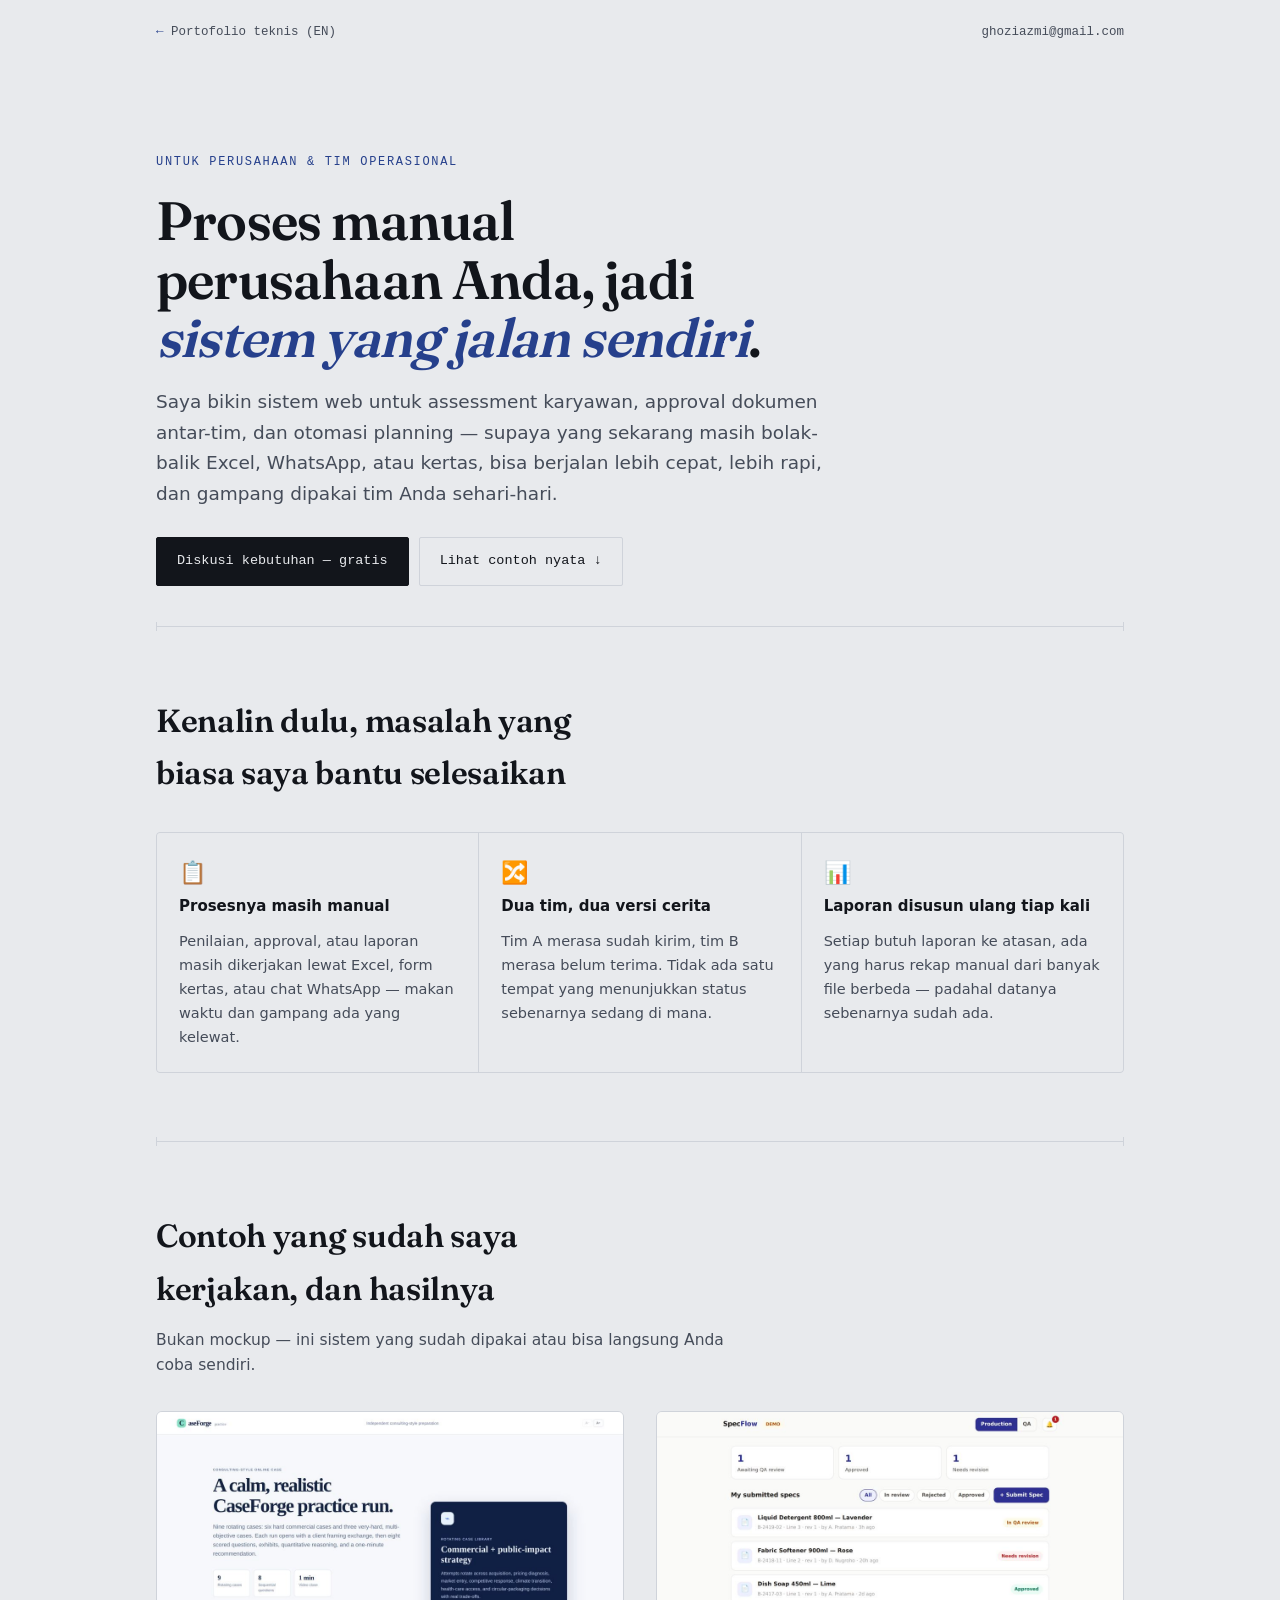
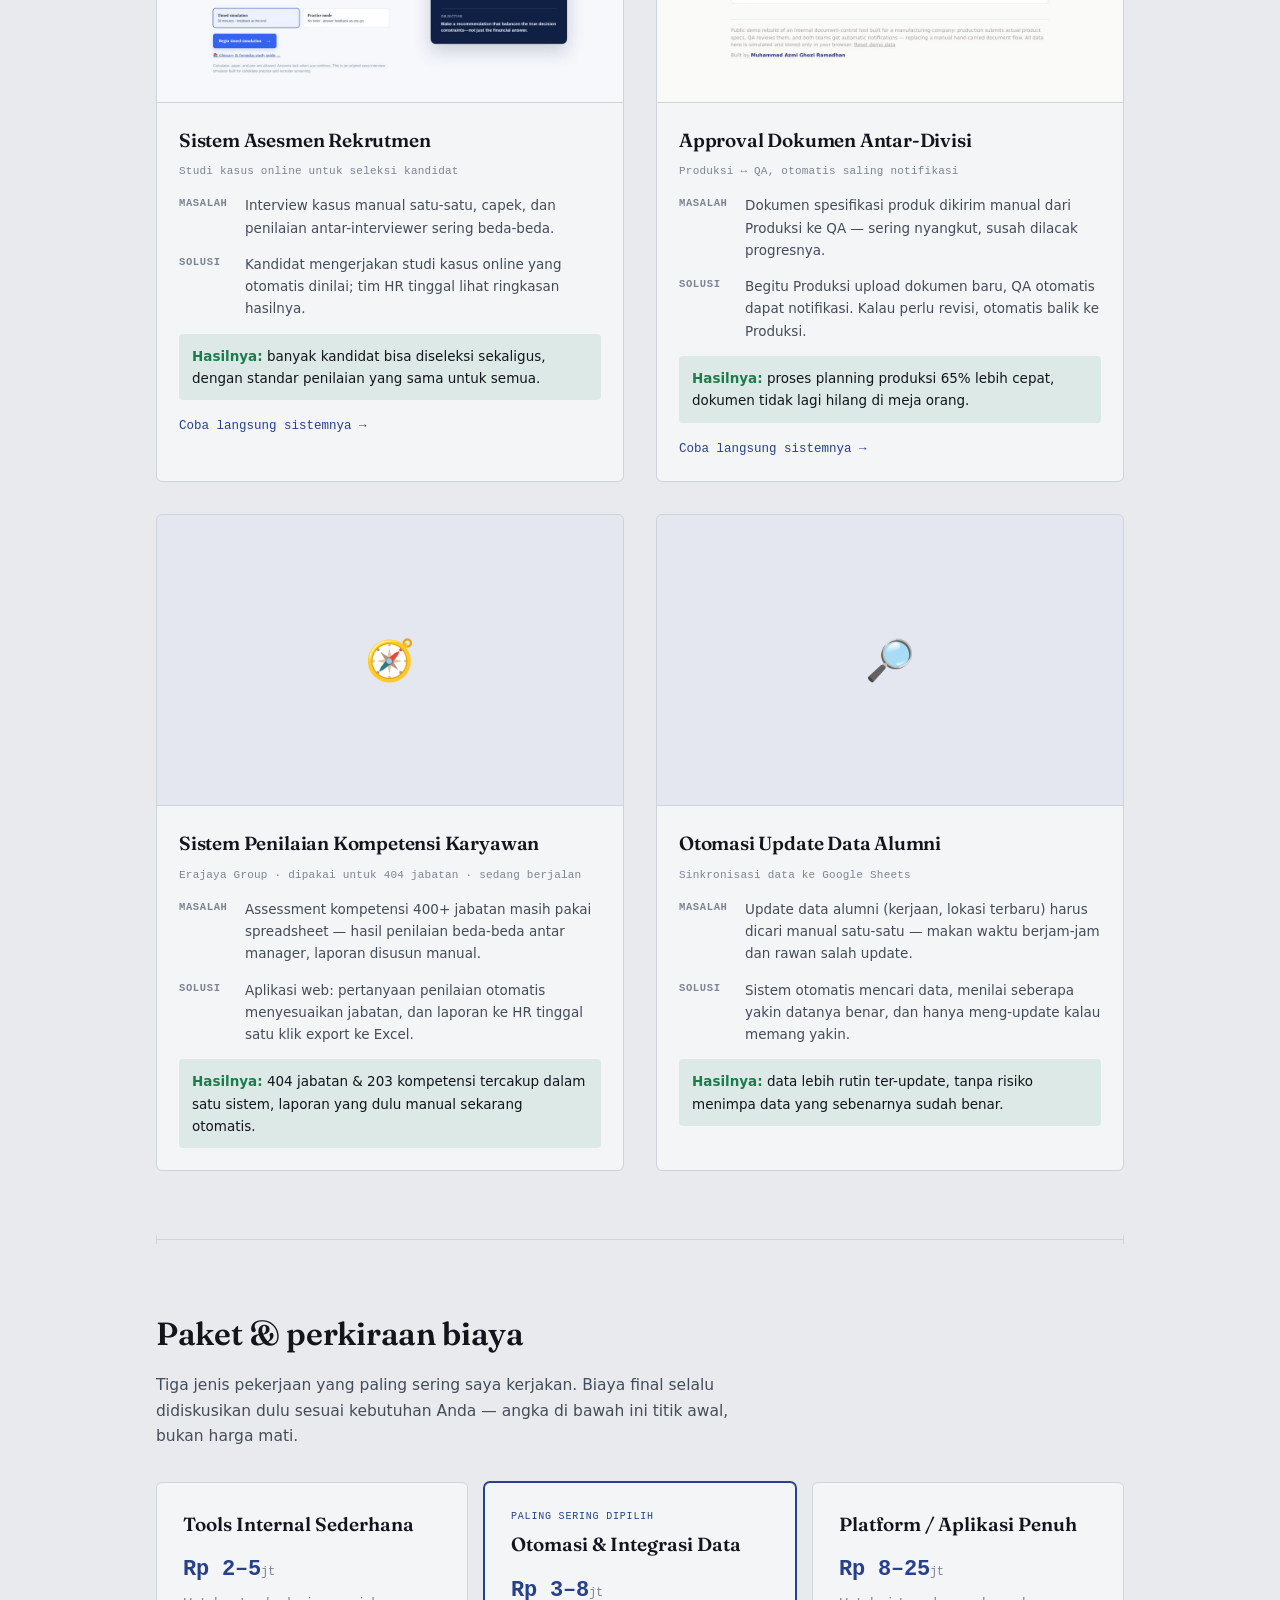
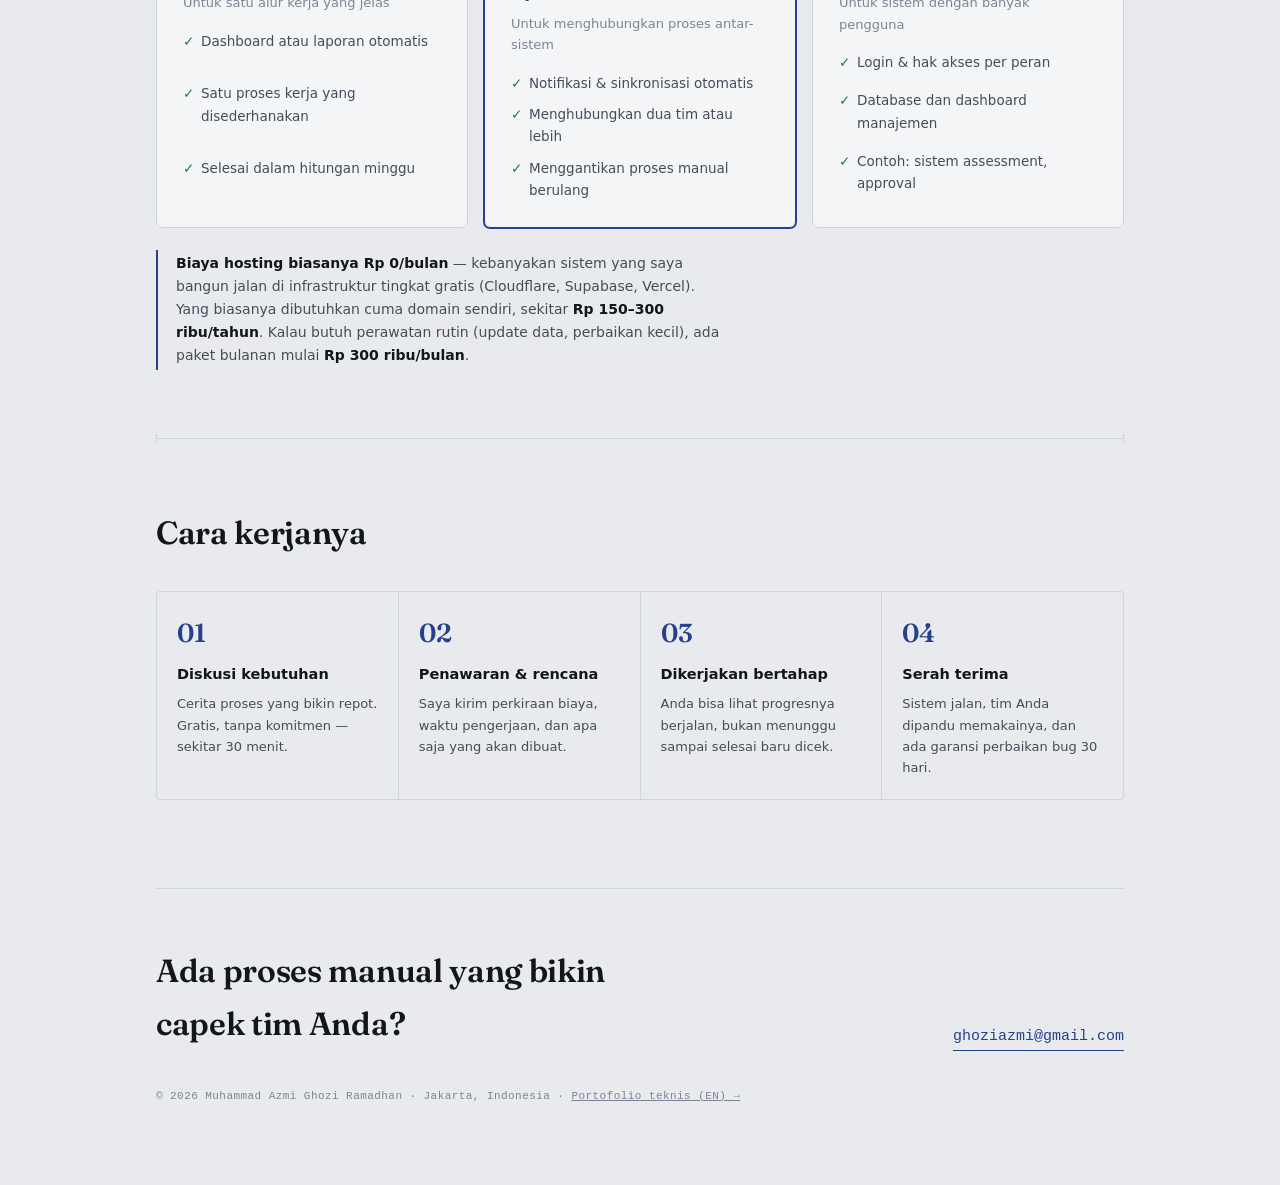
==== jasa/index.html @ 1abaf966 "Add /jasa/ — client-facing services page in Bahasa Indonesia The SWE portfolio speaks to recruiters/" ====
<!doctype html>
<html lang="id">
<head>
<meta charset="utf-8">
<meta name="viewport" content="width=device-width, initial-scale=1">
<link rel="icon" href="/assets/favicon.svg" type="image/svg+xml">
<title>Jasa Pembuatan Sistem &amp; Otomasi Kerja — Muhammad Azmi Ghozi Ramadhan</title>
<meta name="description" content="Ubah proses manual perusahaan Anda — assessment, approval dokumen, planning — jadi sistem web yang jalan sendiri. Contoh nyata, perkiraan biaya, dan cara kerjanya.">
<meta name="color-scheme" content="light dark">
<style>
  @font-face{
    font-family:"Fraunces"; font-style:normal; font-weight:400 700; font-display:swap;
    src:url("/assets/fonts/fraunces-latin.woff2") format("woff2");
  }
  :root{
    --paper:#E8EAED; --ink:#12151B; --ink-2:#454C59; --ink-3:#7C8494;
    --line:#CFD3DA; --accent:#26408C; --accent-soft:rgba(38,64,140,.08);
    --surface:#F4F5F7; --frame:#DCE0E6;
    --good:#1C7C4C; --good-soft:rgba(28,124,76,.1);
    --serif:"Fraunces","Iowan Old Style","Palatino Linotype",Palatino,Georgia,ui-serif,serif;
    --sans:ui-sans-serif,system-ui,-apple-system,"Segoe UI",Roboto,Helvetica,Arial,sans-serif;
    --mono:ui-monospace,"SF Mono","JetBrains Mono","Fira Code",Menlo,Consolas,monospace;
  }
  @media (prefers-color-scheme:dark){
    :root{
      --paper:#0F1216; --ink:#EDEFF2; --ink-2:#A9B0BC; --ink-3:#6D7482;
      --line:#262B33; --accent:#8CA0E8; --accent-soft:rgba(140,160,232,.12);
      --surface:#161A20; --frame:#20252D; --good:#4ADE94; --good-soft:rgba(74,222,148,.12);
    }
  }
  :root[data-theme="light"]{
    --paper:#E8EAED; --ink:#12151B; --ink-2:#454C59; --ink-3:#7C8494;
    --line:#CFD3DA; --accent:#26408C; --accent-soft:rgba(38,64,140,.08);
    --surface:#F4F5F7; --frame:#DCE0E6; --good:#1C7C4C; --good-soft:rgba(28,124,76,.1);
  }
  :root[data-theme="dark"]{
    --paper:#0F1216; --ink:#EDEFF2; --ink-2:#A9B0BC; --ink-3:#6D7482;
    --line:#262B33; --accent:#8CA0E8; --accent-soft:rgba(140,160,232,.12);
    --surface:#161A20; --frame:#20252D; --good:#4ADE94; --good-soft:rgba(74,222,148,.12);
  }

  *{margin:0;padding:0;box-sizing:border-box}
  html{-webkit-text-size-adjust:100%}
  body{background:var(--paper); color:var(--ink); font-family:var(--sans); line-height:1.65; -webkit-font-smoothing:antialiased; text-rendering:optimizeLegibility}
  .wrap{max-width:1080px; margin:0 auto; padding:0 clamp(20px,5vw,56px)}

  .kicker{font-family:var(--mono); font-size:12px; letter-spacing:.14em; text-transform:uppercase; color:var(--accent); font-weight:500}
  .label{font-family:var(--mono); font-size:11.5px; letter-spacing:.16em; text-transform:uppercase; color:var(--ink-3)}
  .rule{position:relative; height:1px; background:var(--line)}
  .rule::before,.rule::after{content:""; position:absolute; top:-4px; width:1px; height:9px; background:var(--line)}
  .rule::before{left:0} .rule::after{right:0}

  .topnav{display:flex; justify-content:space-between; align-items:center; padding:22px 0; font-family:var(--mono); font-size:12.5px}
  .topnav a{color:var(--ink-2); text-decoration:none}
  .topnav a:hover{color:var(--accent)}
  .topnav .back::before{content:"← "; color:var(--accent)}

  header.hero{padding:clamp(48px,8vw,88px) 0 40px}
  h1{font-family:var(--serif); font-weight:600; font-size:clamp(32px,6vw,54px); line-height:1.08; letter-spacing:-.015em; text-wrap:balance; margin:20px 0 0; max-width:17ch}
  h1 em{font-style:italic; color:var(--accent)}
  .dek{font-size:clamp(16px,2vw,18.5px); color:var(--ink-2); max-width:58ch; margin-top:20px}
  .cta-row{margin-top:28px; display:flex; flex-wrap:wrap; gap:10px}
  .cta-row a{font-family:var(--mono); font-size:13.5px; text-decoration:none; padding:12px 20px; border:1px solid var(--line); border-radius:2px; color:var(--ink); transition:.16s}
  .cta-row a:hover{border-color:var(--accent); color:var(--accent)}
  .cta-row a.key{background:var(--ink); color:var(--paper); border-color:var(--ink)}
  .cta-row a.key:hover{background:var(--accent); border-color:var(--accent); color:#fff}

  section{padding:clamp(40px,6vw,68px) 0}
  .sec-head{margin-bottom:32px}
  .sec-head h2{font-family:var(--serif); font-weight:600; font-size:clamp(24px,3.6vw,32px); letter-spacing:-.01em; max-width:20ch}
  .sec-head p{margin-top:12px; color:var(--ink-2); font-size:15.5px; max-width:60ch}

  /* pain points */
  .pains{display:grid; grid-template-columns:repeat(3,1fr); gap:1px; background:var(--line); border:1px solid var(--line); border-radius:4px; overflow:hidden}
  @media (max-width:760px){.pains{grid-template-columns:1fr}}
  .pain{background:var(--paper); padding:22px}
  .pain .pe{font-size:22px}
  .pain p{margin-top:12px; font-size:14.5px; color:var(--ink-2)}
  .pain b{display:block; margin-top:2px; font-size:15px; color:var(--ink)}

  /* impact cards */
  .impact{display:grid; grid-template-columns:1fr 1fr; gap:clamp(20px,4vw,32px); align-items:stretch; margin-top:28px}
  .impact.text-only{grid-template-columns:1fr}
  @media (max-width:760px){.impact{grid-template-columns:1fr}}
  .icard{border:1px solid var(--line); border-radius:6px; background:var(--surface); overflow:hidden; display:flex; flex-direction:column}
  .icard .shot{aspect-ratio:16/10; overflow:hidden; border-bottom:1px solid var(--line); background:var(--paper)}
  .icard .shot img{width:100%; height:100%; object-fit:cover; object-position:top; display:block}
  .icard .tile{aspect-ratio:16/10; border-bottom:1px solid var(--line); display:flex; align-items:center; justify-content:center; font-size:40px; background:var(--accent-soft)}
  .icard .body{padding:22px; flex:1; display:flex; flex-direction:column}
  .icard h3{font-family:var(--serif); font-weight:600; font-size:19px; letter-spacing:-.01em}
  .icard .tag{font-family:var(--mono); font-size:11px; color:var(--ink-3); margin-top:6px; letter-spacing:.02em}
  .icard .row{display:grid; grid-template-columns:56px 1fr; gap:10px; margin-top:14px; font-size:13.5px}
  .icard .row b{font-family:var(--mono); font-size:10.5px; letter-spacing:.06em; text-transform:uppercase; color:var(--ink-3); padding-top:1px}
  .icard .row span{color:var(--ink-2)}
  .icard .result{margin-top:14px; padding:11px 13px; background:var(--good-soft); border-radius:4px; font-size:13.5px; color:var(--ink)}
  .icard .result b{color:var(--good); font-family:var(--sans); font-weight:700}
  .icard .demo{margin-top:16px; font-family:var(--mono); font-size:12.5px; font-weight:500; color:var(--accent); text-decoration:none; display:inline-flex; align-items:center; gap:6px}
  .icard .demo:hover{text-decoration:underline}

  /* pricing */
  .pricing{display:grid; grid-template-columns:repeat(3,1fr); gap:16px; margin-top:28px}
  @media (max-width:820px){.pricing{grid-template-columns:1fr}}
  .price{border:1px solid var(--line); border-radius:6px; padding:26px; background:var(--surface); display:flex; flex-direction:column}
  .price .pname{font-family:var(--serif); font-weight:600; font-size:19px}
  .price .prange{font-family:var(--mono); font-size:22px; font-weight:600; color:var(--accent); margin-top:12px; letter-spacing:-.01em}
  .price .prange small{font-size:12px; color:var(--ink-3); font-weight:400}
  .price .pfor{font-size:13px; color:var(--ink-3); margin-top:4px}
  .price ul{list-style:none; margin-top:16px; display:grid; gap:9px; flex:1}
  .price li{font-size:13.5px; color:var(--ink-2); padding-left:18px; position:relative}
  .price li::before{content:"✓"; position:absolute; left:0; color:var(--good); font-weight:700}
  .price.featured{border-color:var(--accent); box-shadow:0 0 0 1px var(--accent)}
  .price .fbadge{font-family:var(--mono); font-size:10px; letter-spacing:.08em; text-transform:uppercase; color:var(--accent); margin-bottom:4px}

  .price-note{margin-top:22px; border-left:2px solid var(--accent); padding:2px 0 2px 18px; font-size:14px; color:var(--ink-2); max-width:64ch}
  .price-note b{color:var(--ink)}

  /* steps */
  .steps{display:grid; grid-template-columns:repeat(4,1fr); gap:1px; background:var(--line); border:1px solid var(--line); border-radius:4px; overflow:hidden; margin-top:28px}
  @media (max-width:760px){.steps{grid-template-columns:1fr}}
  .step{background:var(--paper); padding:20px}
  .step .sn{font-family:var(--serif); font-size:26px; font-weight:600; color:var(--accent)}
  .step b{display:block; margin-top:8px; font-size:14.5px}
  .step p{margin-top:6px; font-size:13px; color:var(--ink-2)}

  footer{padding:56px 0 80px; border-top:1px solid var(--line); margin-top:20px}
  .foot-grid{display:flex; flex-wrap:wrap; justify-content:space-between; gap:20px; align-items:end}
  footer .big{font-family:var(--serif); font-weight:600; font-size:clamp(22px,3.6vw,32px); letter-spacing:-.01em; max-width:22ch}
  footer a.mail{color:var(--accent); text-decoration:none; border-bottom:1px solid var(--accent); font-family:var(--mono); font-size:15px}
  .fine{font-family:var(--mono); font-size:11px; color:var(--ink-3); letter-spacing:.04em; margin-top:36px}
  a:focus-visible{outline:2px solid var(--accent); outline-offset:3px; border-radius:2px}

  .reveal{opacity:0; transform:translateY(16px); transition:opacity .6s ease, transform .6s cubic-bezier(.2,.7,.2,1)}
  .reveal.in{opacity:1; transform:none}
  @media (prefers-reduced-motion:reduce){.reveal{opacity:1; transform:none; transition:none}}
</style>
</head>
<body>
<div class="wrap">

  <nav class="topnav">
    <a class="back" href="/">Portofolio teknis (EN)</a>
    <a href="mailto:ghoziazmi@gmail.com">ghoziazmi@gmail.com</a>
  </nav>

  <header class="hero reveal">
    <p class="kicker">Untuk perusahaan &amp; tim operasional</p>
    <h1>Proses manual perusahaan Anda, jadi <em>sistem yang jalan sendiri</em>.</h1>
    <p class="dek">
      Saya bikin sistem web untuk assessment karyawan, approval dokumen antar-tim, dan otomasi
      planning — supaya yang sekarang masih bolak-balik Excel, WhatsApp, atau kertas, bisa
      berjalan lebih cepat, lebih rapi, dan gampang dipakai tim Anda sehari-hari.
    </p>
    <div class="cta-row">
      <a class="key" href="mailto:ghoziazmi@gmail.com">Diskusi kebutuhan — gratis</a>
      <a href="#dampak">Lihat contoh nyata ↓</a>
    </div>
  </header>

  <div class="rule"></div>

  <section class="reveal">
    <div class="sec-head">
      <h2>Kenalin dulu, masalah yang biasa saya bantu selesaikan</h2>
    </div>
    <div class="pains">
      <div class="pain">
        <div class="pe">📋</div>
        <b>Prosesnya masih manual</b>
        <p>Penilaian, approval, atau laporan masih dikerjakan lewat Excel, form kertas, atau chat WhatsApp — makan waktu dan gampang ada yang kelewat.</p>
      </div>
      <div class="pain">
        <div class="pe">🔀</div>
        <b>Dua tim, dua versi cerita</b>
        <p>Tim A merasa sudah kirim, tim B merasa belum terima. Tidak ada satu tempat yang menunjukkan status sebenarnya sedang di mana.</p>
      </div>
      <div class="pain">
        <div class="pe">📊</div>
        <b>Laporan disusun ulang tiap kali</b>
        <p>Setiap butuh laporan ke atasan, ada yang harus rekap manual dari banyak file berbeda — padahal datanya sebenarnya sudah ada.</p>
      </div>
    </div>
  </section>

  <div class="rule"></div>

  <section id="dampak" class="reveal">
    <div class="sec-head">
      <h2>Contoh yang sudah saya kerjakan, dan hasilnya</h2>
      <p>Bukan mockup — ini sistem yang sudah dipakai atau bisa langsung Anda coba sendiri.</p>
    </div>

    <div class="impact">
      <div class="icard">
        <div class="shot"><img src="/assets/caseforge.jpg" alt="Tampilan sistem asesmen rekrutmen CaseForge" loading="lazy"></div>
        <div class="body">
          <h3>Sistem Asesmen Rekrutmen</h3>
          <div class="tag">Studi kasus online untuk seleksi kandidat</div>
          <div class="row"><b>Masalah</b><span>Interview kasus manual satu-satu, capek, dan penilaian antar-interviewer sering beda-beda.</span></div>
          <div class="row"><b>Solusi</b><span>Kandidat mengerjakan studi kasus online yang otomatis dinilai; tim HR tinggal lihat ringkasan hasilnya.</span></div>
          <div class="result"><b>Hasilnya:</b> banyak kandidat bisa diseleksi sekaligus, dengan standar penilaian yang sama untuk semua.</div>
          <a class="demo" href="https://gzviolet21.github.io/caseforge/" target="_blank" rel="noopener">Coba langsung sistemnya →</a>
        </div>
      </div>

      <div class="icard">
        <div class="shot"><img src="/assets/specflow.jpg" alt="Tampilan sistem approval dokumen Produksi-QA" loading="lazy"></div>
        <div class="body">
          <h3>Approval Dokumen Antar-Divisi</h3>
          <div class="tag">Produksi ↔ QA, otomatis saling notifikasi</div>
          <div class="row"><b>Masalah</b><span>Dokumen spesifikasi produk dikirim manual dari Produksi ke QA — sering nyangkut, susah dilacak progresnya.</span></div>
          <div class="row"><b>Solusi</b><span>Begitu Produksi upload dokumen baru, QA otomatis dapat notifikasi. Kalau perlu revisi, otomatis balik ke Produksi.</span></div>
          <div class="result"><b>Hasilnya:</b> proses planning produksi 65% lebih cepat, dokumen tidak lagi hilang di meja orang.</div>
          <a class="demo" href="https://gzviolet21.github.io/specflow-demo/" target="_blank" rel="noopener">Coba langsung sistemnya →</a>
        </div>
      </div>

      <div class="icard">
        <div class="tile">🧭</div>
        <div class="body">
          <h3>Sistem Penilaian Kompetensi Karyawan</h3>
          <div class="tag">Erajaya Group · dipakai untuk 404 jabatan · sedang berjalan</div>
          <div class="row"><b>Masalah</b><span>Assessment kompetensi 400+ jabatan masih pakai spreadsheet — hasil penilaian beda-beda antar manager, laporan disusun manual.</span></div>
          <div class="row"><b>Solusi</b><span>Aplikasi web: pertanyaan penilaian otomatis menyesuaikan jabatan, dan laporan ke HR tinggal satu klik export ke Excel.</span></div>
          <div class="result"><b>Hasilnya:</b> 404 jabatan &amp; 203 kompetensi tercakup dalam satu sistem, laporan yang dulu manual sekarang otomatis.</div>
        </div>
      </div>

      <div class="icard">
        <div class="tile">🔎</div>
        <div class="body">
          <h3>Otomasi Update Data Alumni</h3>
          <div class="tag">Sinkronisasi data ke Google Sheets</div>
          <div class="row"><b>Masalah</b><span>Update data alumni (kerjaan, lokasi terbaru) harus dicari manual satu-satu — makan waktu berjam-jam dan rawan salah update.</span></div>
          <div class="row"><b>Solusi</b><span>Sistem otomatis mencari data, menilai seberapa yakin datanya benar, dan hanya meng-update kalau memang yakin.</span></div>
          <div class="result"><b>Hasilnya:</b> data lebih rutin ter-update, tanpa risiko menimpa data yang sebenarnya sudah benar.</div>
        </div>
      </div>
    </div>
  </section>

  <div class="rule"></div>

  <section class="reveal">
    <div class="sec-head">
      <h2>Paket &amp; perkiraan biaya</h2>
      <p>Tiga jenis pekerjaan yang paling sering saya kerjakan. Biaya final selalu didiskusikan dulu sesuai kebutuhan Anda — angka di bawah ini titik awal, bukan harga mati.</p>
    </div>
    <div class="pricing">
      <div class="price">
        <div class="pname">Tools Internal Sederhana</div>
        <div class="prange">Rp 2–5<small>jt</small></div>
        <div class="pfor">Untuk satu alur kerja yang jelas</div>
        <ul>
          <li>Dashboard atau laporan otomatis</li>
          <li>Satu proses kerja yang disederhanakan</li>
          <li>Selesai dalam hitungan minggu</li>
        </ul>
      </div>
      <div class="price featured">
        <div class="fbadge">Paling sering dipilih</div>
        <div class="pname">Otomasi &amp; Integrasi Data</div>
        <div class="prange">Rp 3–8<small>jt</small></div>
        <div class="pfor">Untuk menghubungkan proses antar-sistem</div>
        <ul>
          <li>Notifikasi &amp; sinkronisasi otomatis</li>
          <li>Menghubungkan dua tim atau lebih</li>
          <li>Menggantikan proses manual berulang</li>
        </ul>
      </div>
      <div class="price">
        <div class="pname">Platform / Aplikasi Penuh</div>
        <div class="prange">Rp 8–25<small>jt</small></div>
        <div class="pfor">Untuk sistem dengan banyak pengguna</div>
        <ul>
          <li>Login &amp; hak akses per peran</li>
          <li>Database dan dashboard manajemen</li>
          <li>Contoh: sistem assessment, approval</li>
        </ul>
      </div>
    </div>
    <p class="price-note">
      <b>Biaya hosting biasanya Rp 0/bulan</b> — kebanyakan sistem yang saya bangun jalan di
      infrastruktur tingkat gratis (Cloudflare, Supabase, Vercel). Yang biasanya dibutuhkan cuma
      domain sendiri, sekitar <b>Rp 150–300 ribu/tahun</b>. Kalau butuh perawatan rutin
      (update data, perbaikan kecil), ada paket bulanan mulai <b>Rp 300 ribu/bulan</b>.
    </p>
  </section>

  <div class="rule"></div>

  <section class="reveal">
    <div class="sec-head">
      <h2>Cara kerjanya</h2>
    </div>
    <div class="steps">
      <div class="step">
        <div class="sn">01</div>
        <b>Diskusi kebutuhan</b>
        <p>Cerita proses yang bikin repot. Gratis, tanpa komitmen — sekitar 30 menit.</p>
      </div>
      <div class="step">
        <div class="sn">02</div>
        <b>Penawaran &amp; rencana</b>
        <p>Saya kirim perkiraan biaya, waktu pengerjaan, dan apa saja yang akan dibuat.</p>
      </div>
      <div class="step">
        <div class="sn">03</div>
        <b>Dikerjakan bertahap</b>
        <p>Anda bisa lihat progresnya berjalan, bukan menunggu sampai selesai baru dicek.</p>
      </div>
      <div class="step">
        <div class="sn">04</div>
        <b>Serah terima</b>
        <p>Sistem jalan, tim Anda dipandu memakainya, dan ada garansi perbaikan bug 30 hari.</p>
      </div>
    </div>
  </section>

  <footer>
    <div class="foot-grid">
      <p class="big">Ada proses manual yang bikin capek tim Anda?</p>
      <a class="mail" href="mailto:ghoziazmi@gmail.com">ghoziazmi@gmail.com</a>
    </div>
    <p class="fine">© 2026 Muhammad Azmi Ghozi Ramadhan · Jakarta, Indonesia · <a href="/" style="color:inherit">Portofolio teknis (EN) →</a></p>
  </footer>

</div>
<noscript><style>.reveal{opacity:1;transform:none}</style></noscript>
<script src="/assets/reveal.js" defer></script>
</body>
</html>
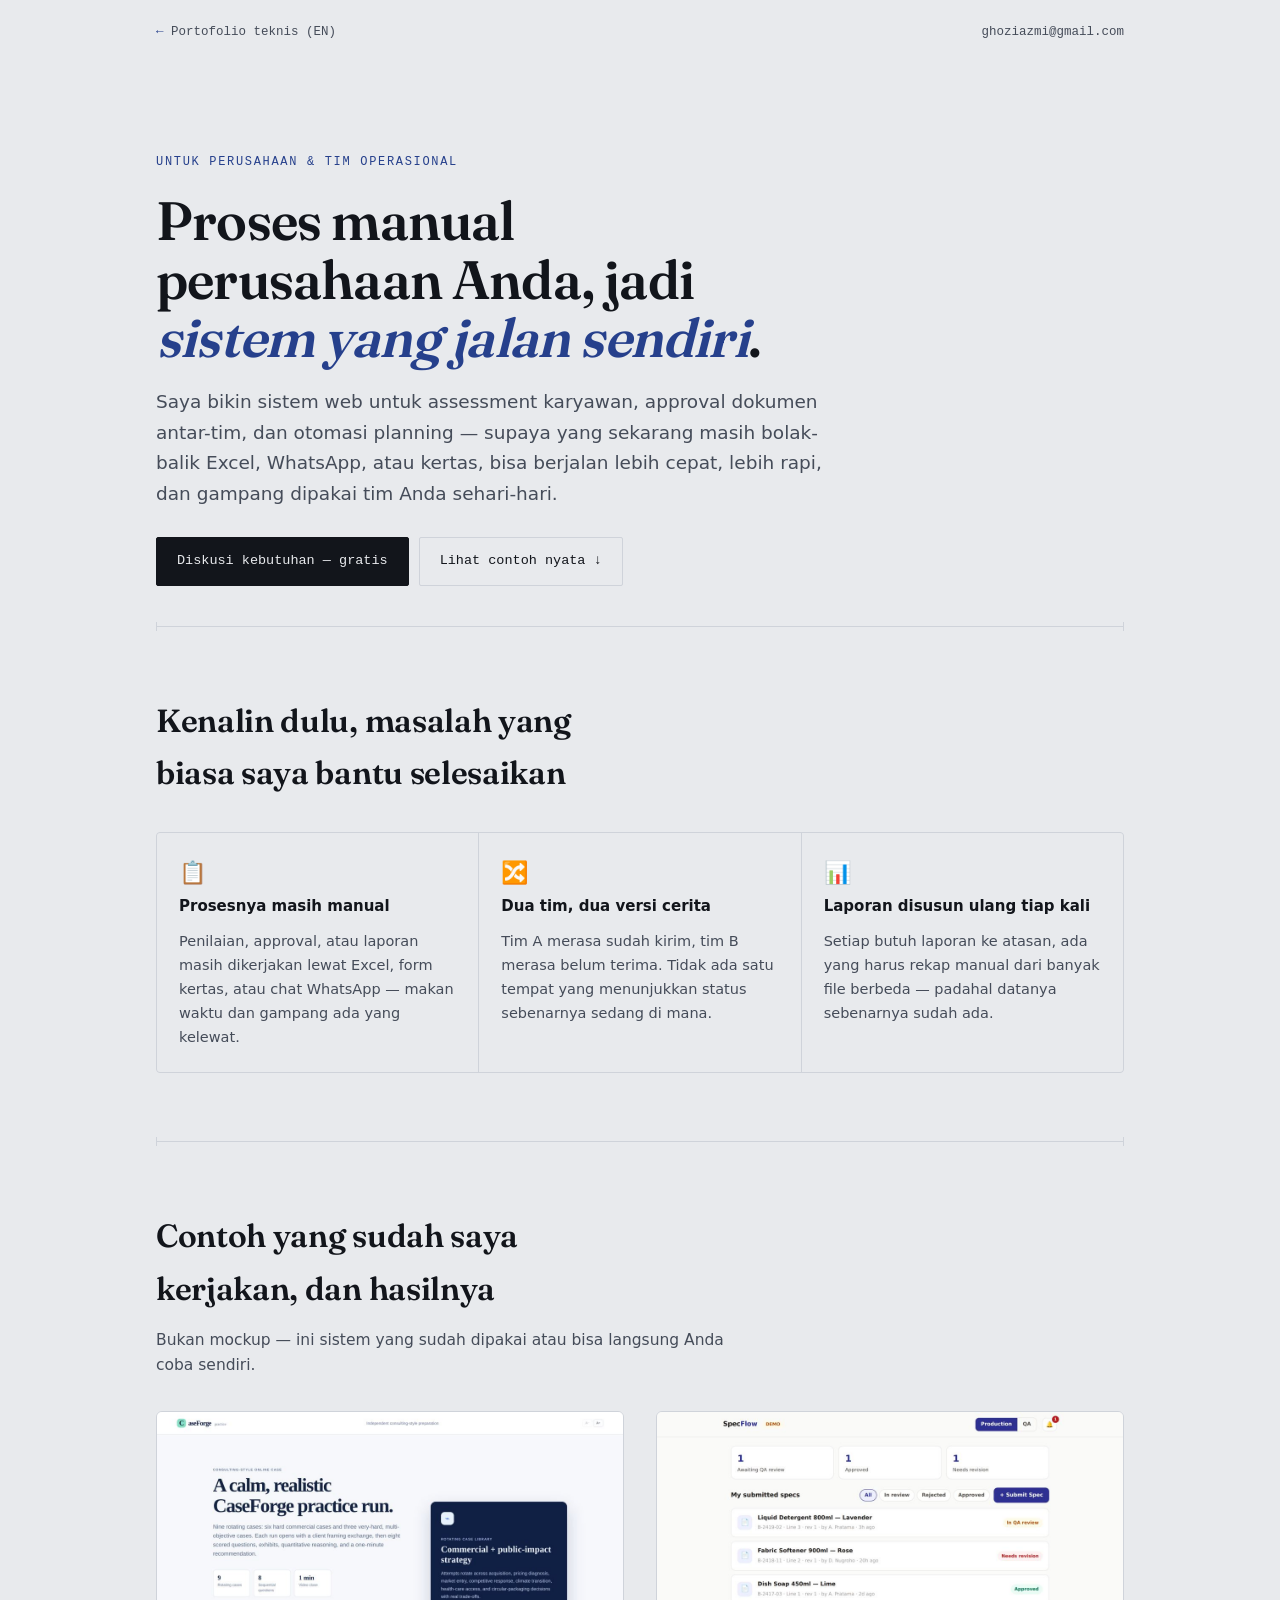
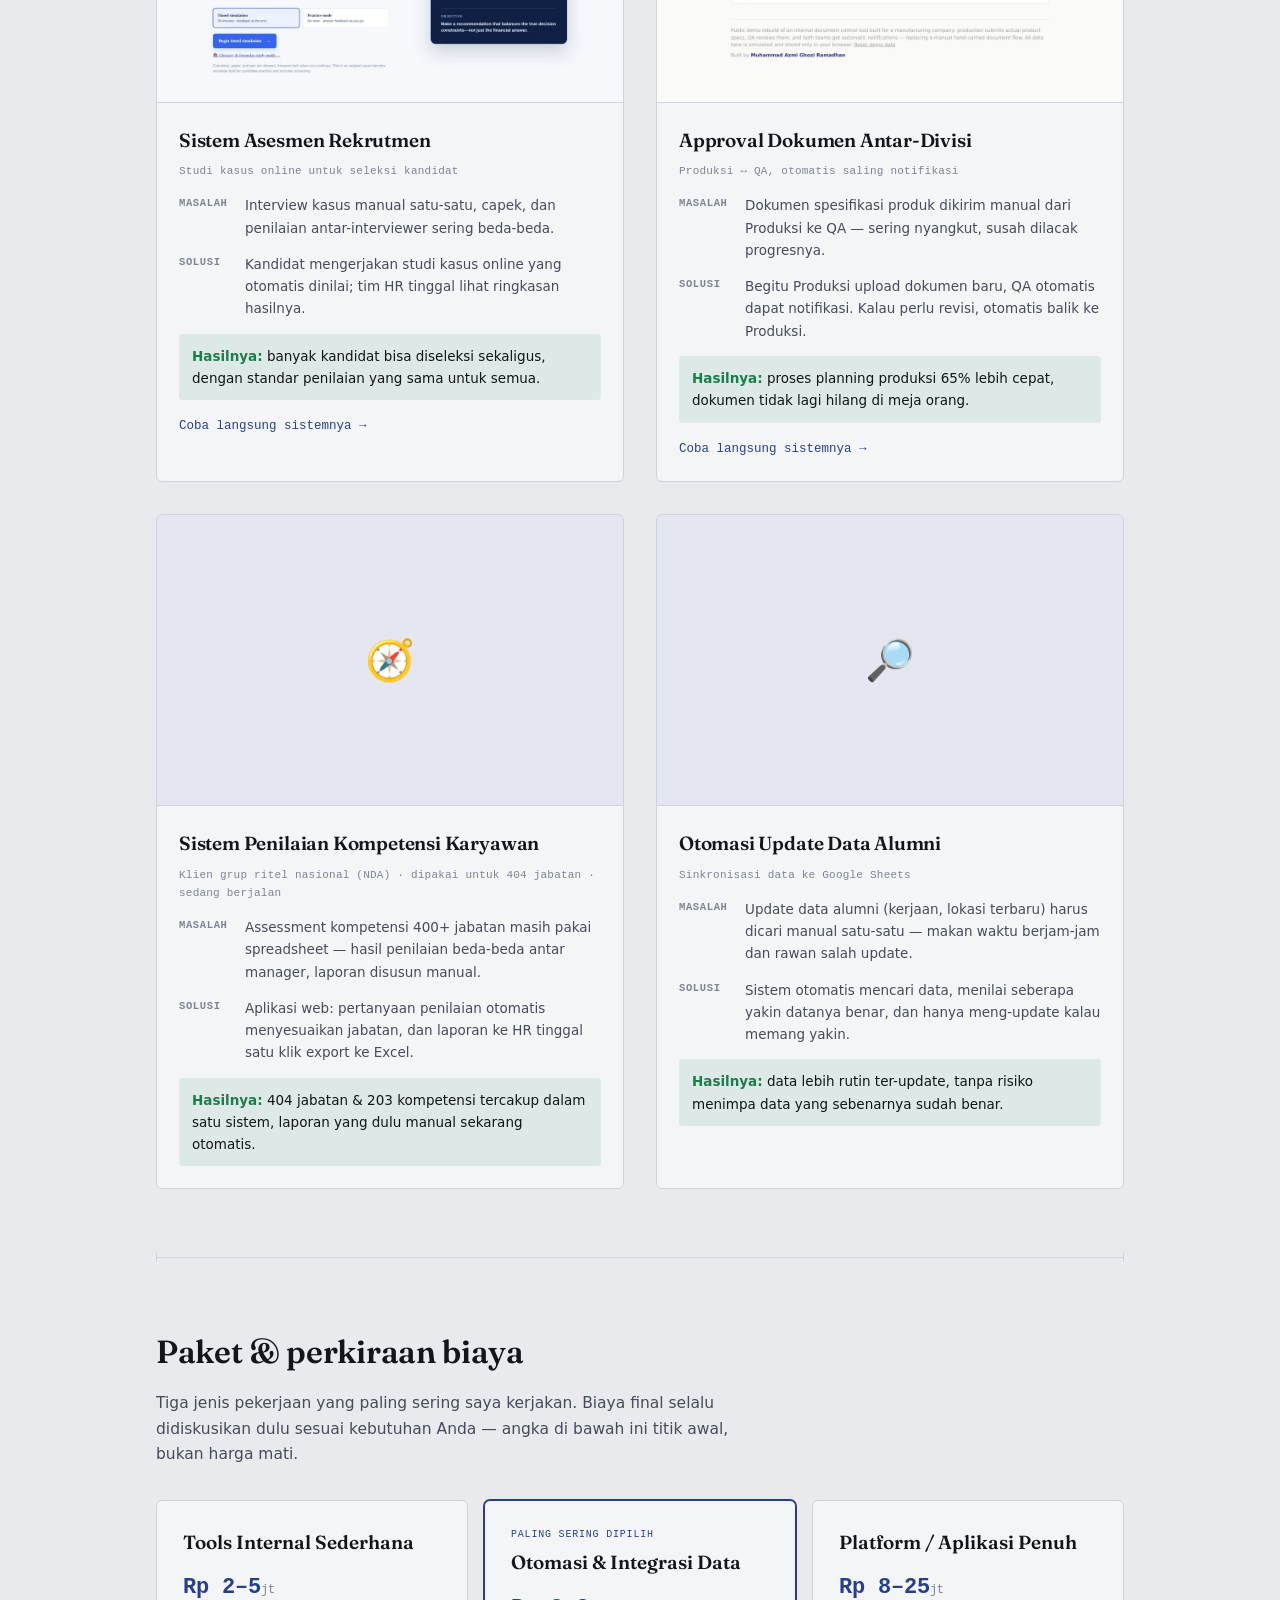
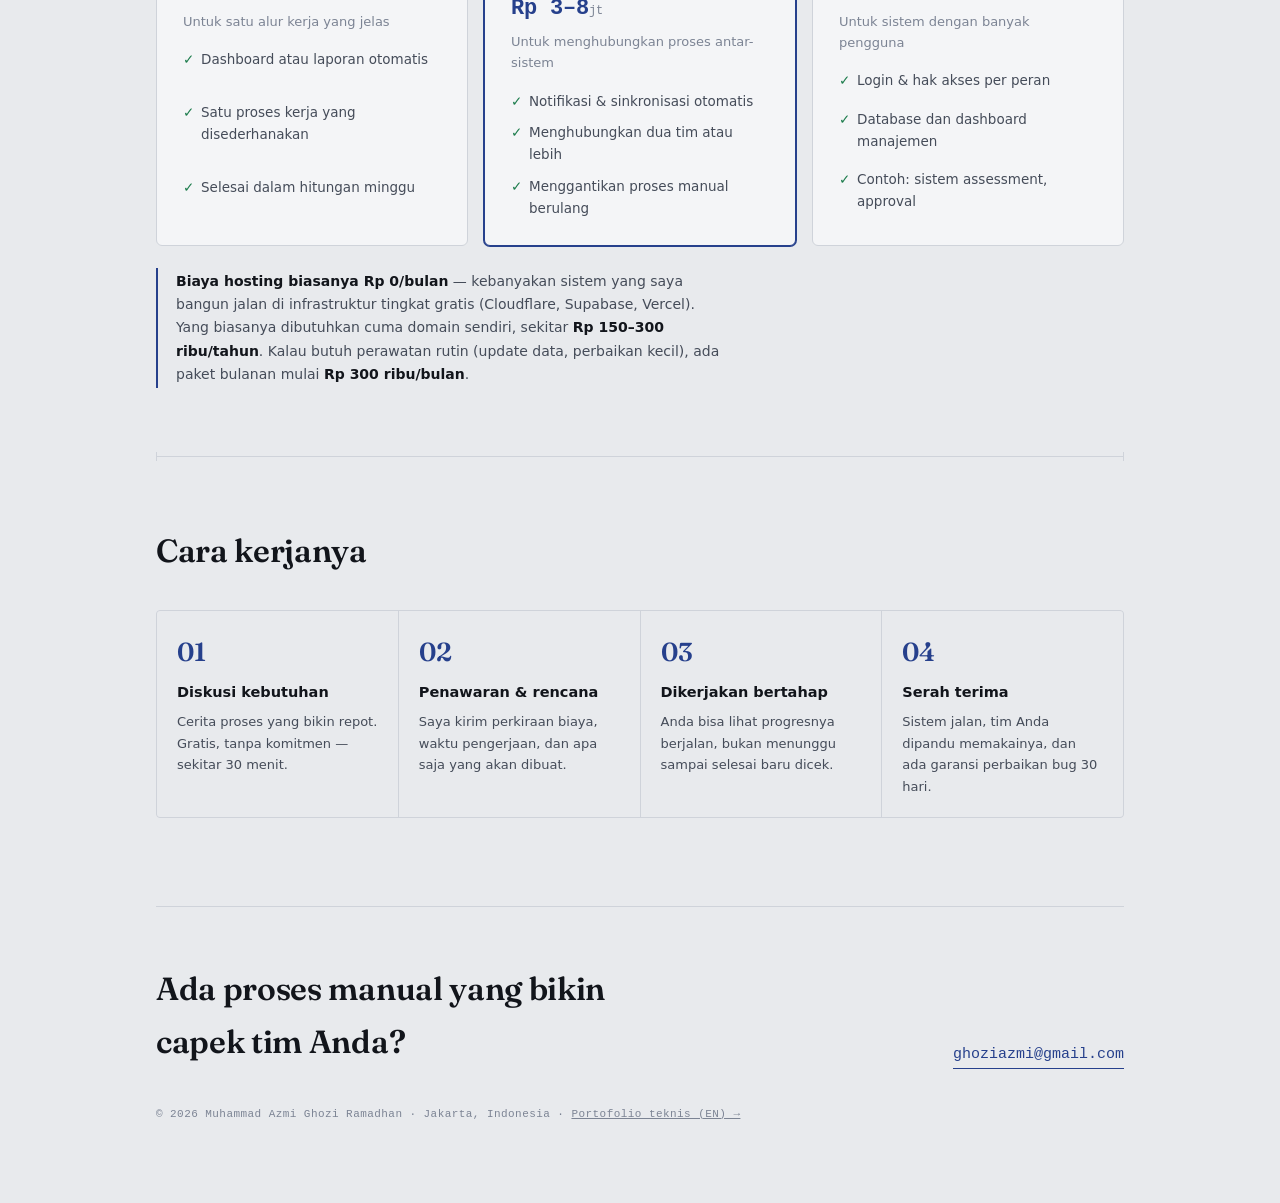
==== commit 936c5c4b: "Scrub Erajaya name from all pages, including hidden/unlinked ones The jasa/ page (live and public) n" ====
--- a/jasa/index.html
+++ b/jasa/index.html
@@ -218,7 +218,7 @@
         <div class="tile">🧭</div>
         <div class="body">
           <h3>Sistem Penilaian Kompetensi Karyawan</h3>
-          <div class="tag">Erajaya Group · dipakai untuk 404 jabatan · sedang berjalan</div>
+          <div class="tag">Klien grup ritel nasional (NDA) · dipakai untuk 404 jabatan · sedang berjalan</div>
           <div class="row"><b>Masalah</b><span>Assessment kompetensi 400+ jabatan masih pakai spreadsheet — hasil penilaian beda-beda antar manager, laporan disusun manual.</span></div>
           <div class="row"><b>Solusi</b><span>Aplikasi web: pertanyaan penilaian otomatis menyesuaikan jabatan, dan laporan ke HR tinggal satu klik export ke Excel.</span></div>
           <div class="result"><b>Hasilnya:</b> 404 jabatan &amp; 203 kompetensi tercakup dalam satu sistem, laporan yang dulu manual sekarang otomatis.</div>
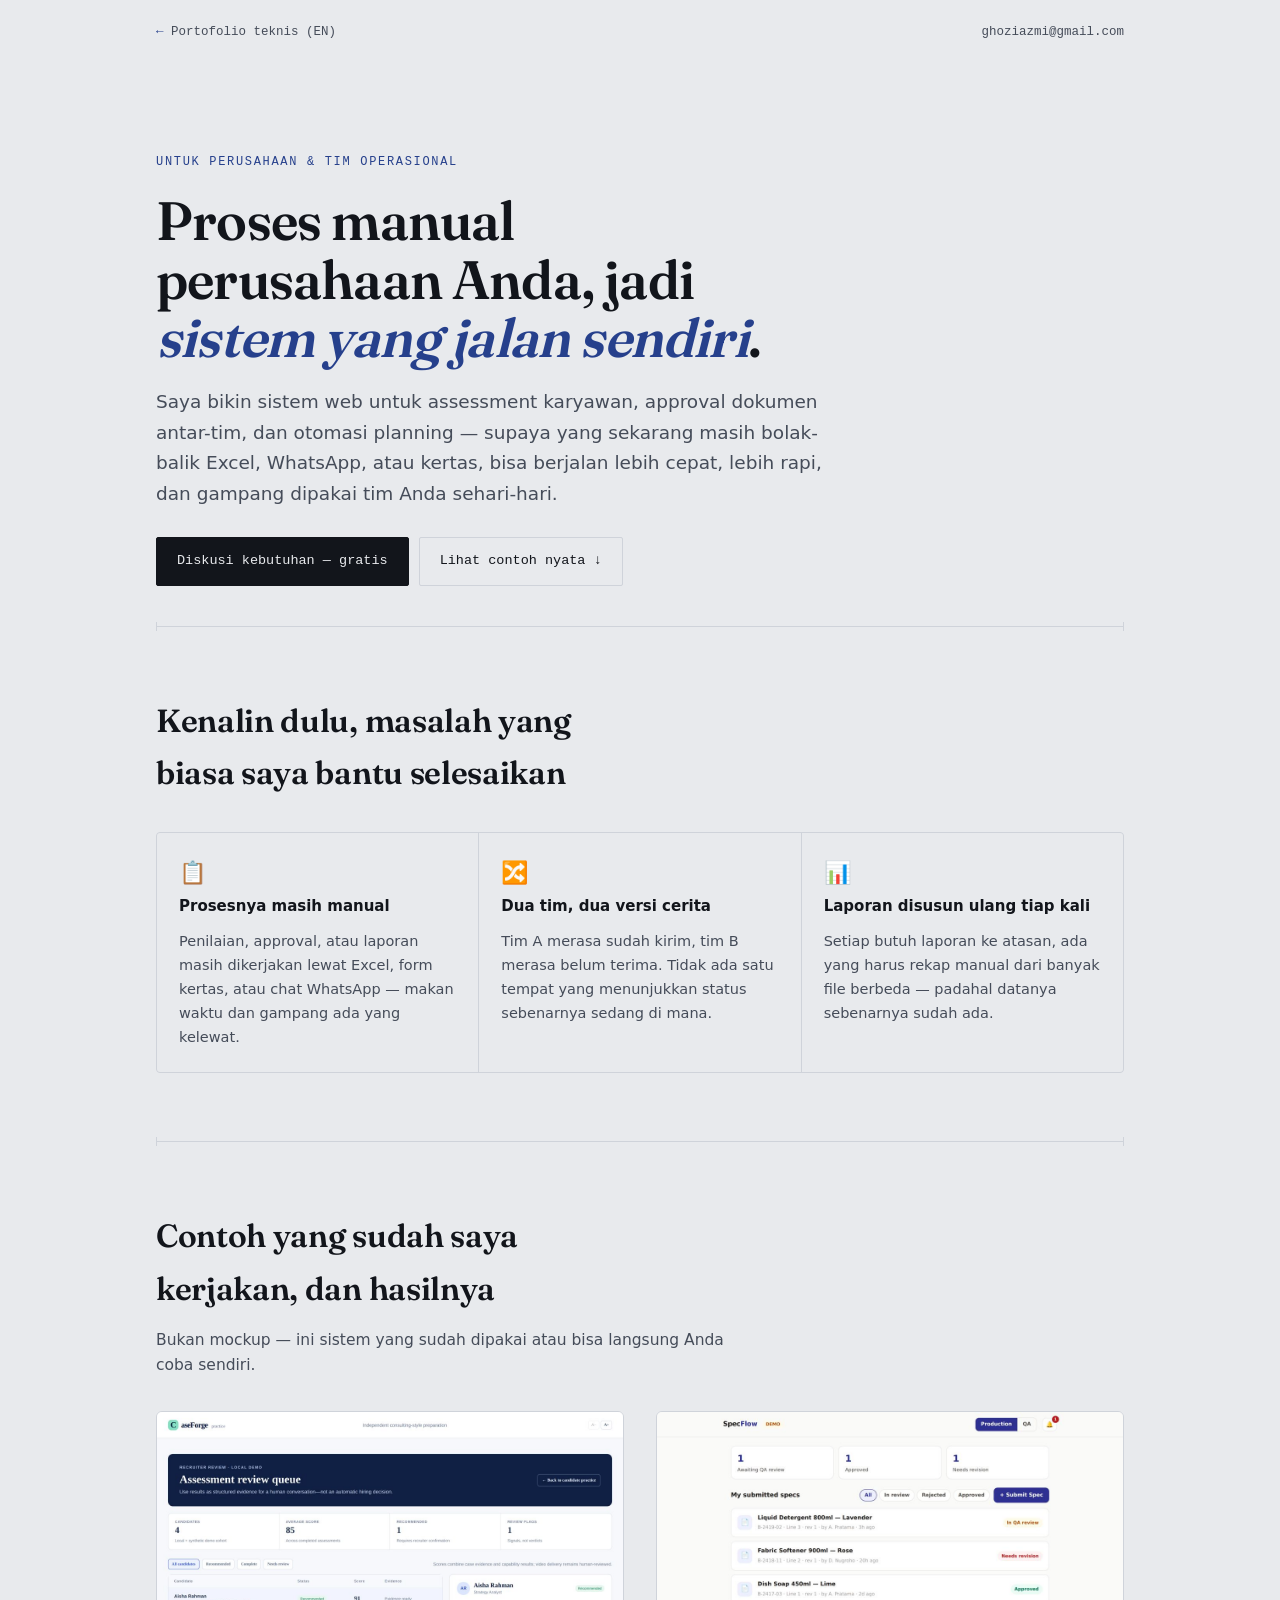
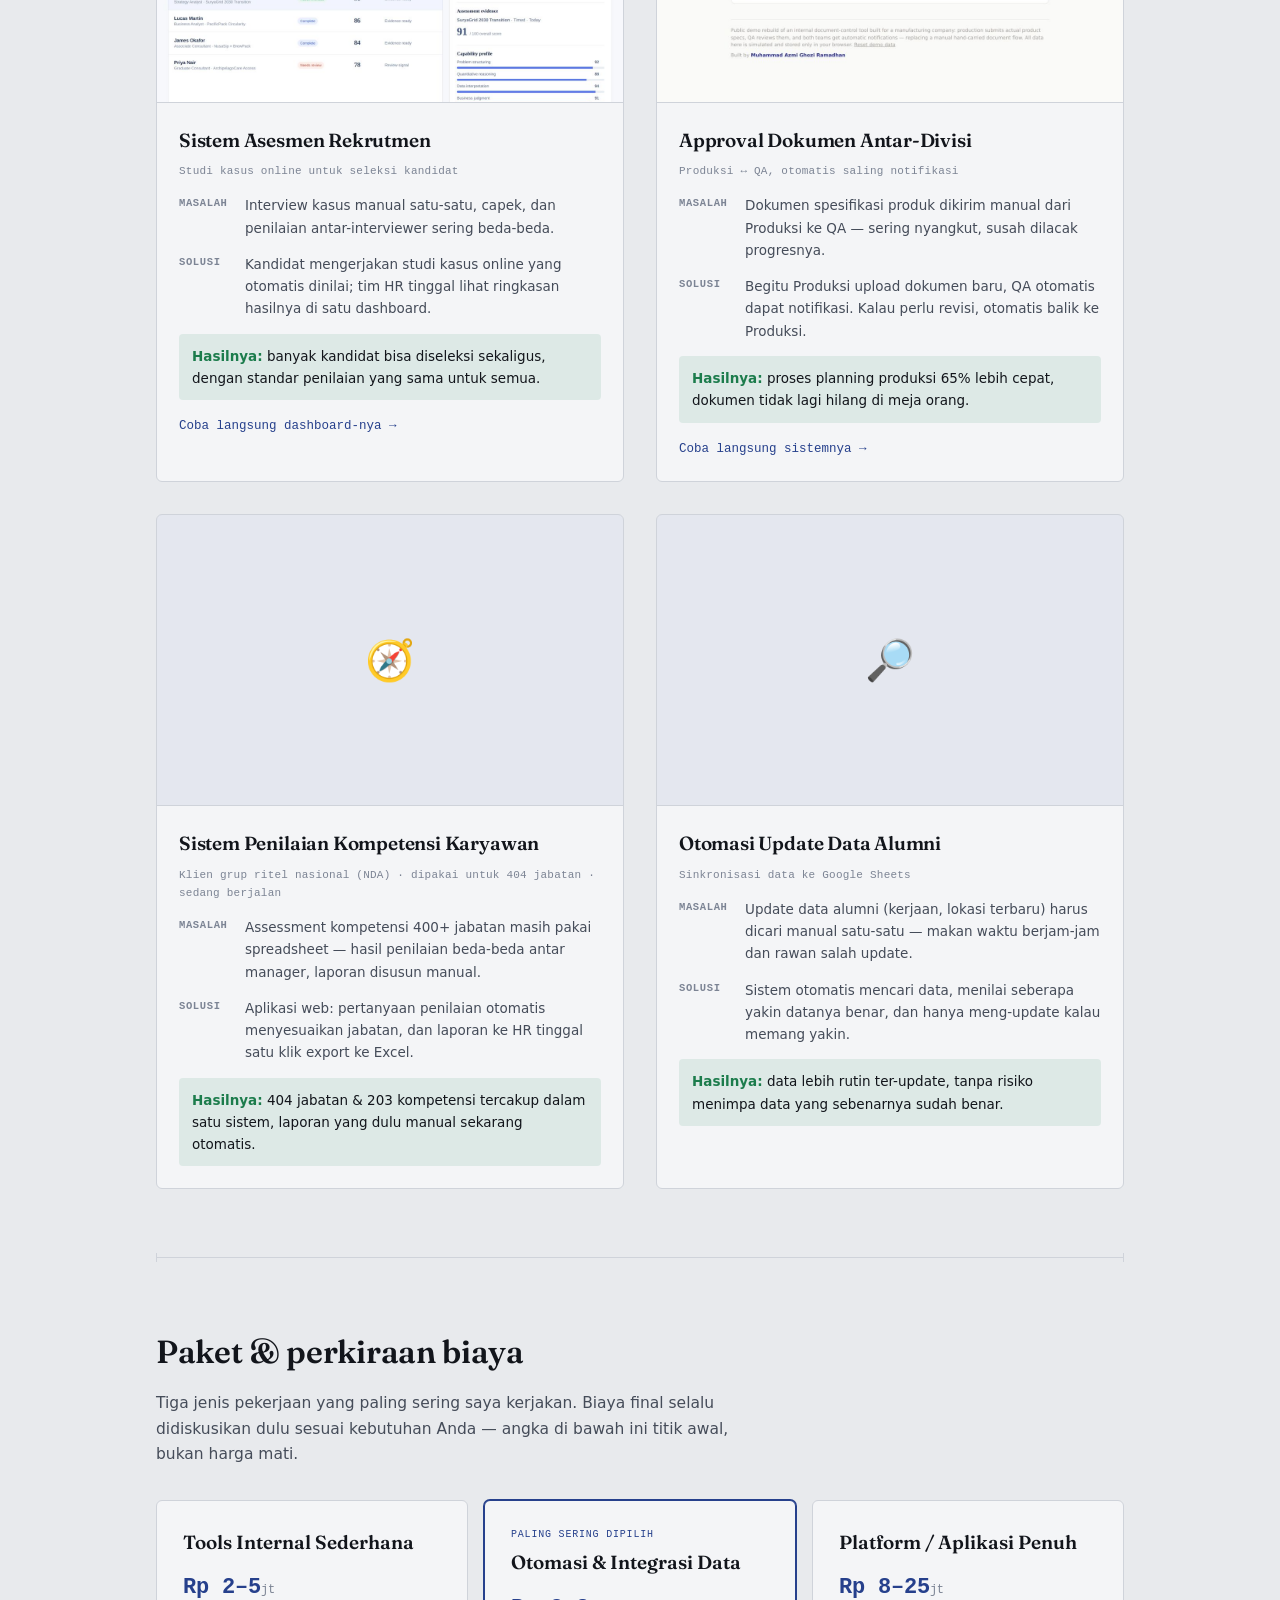
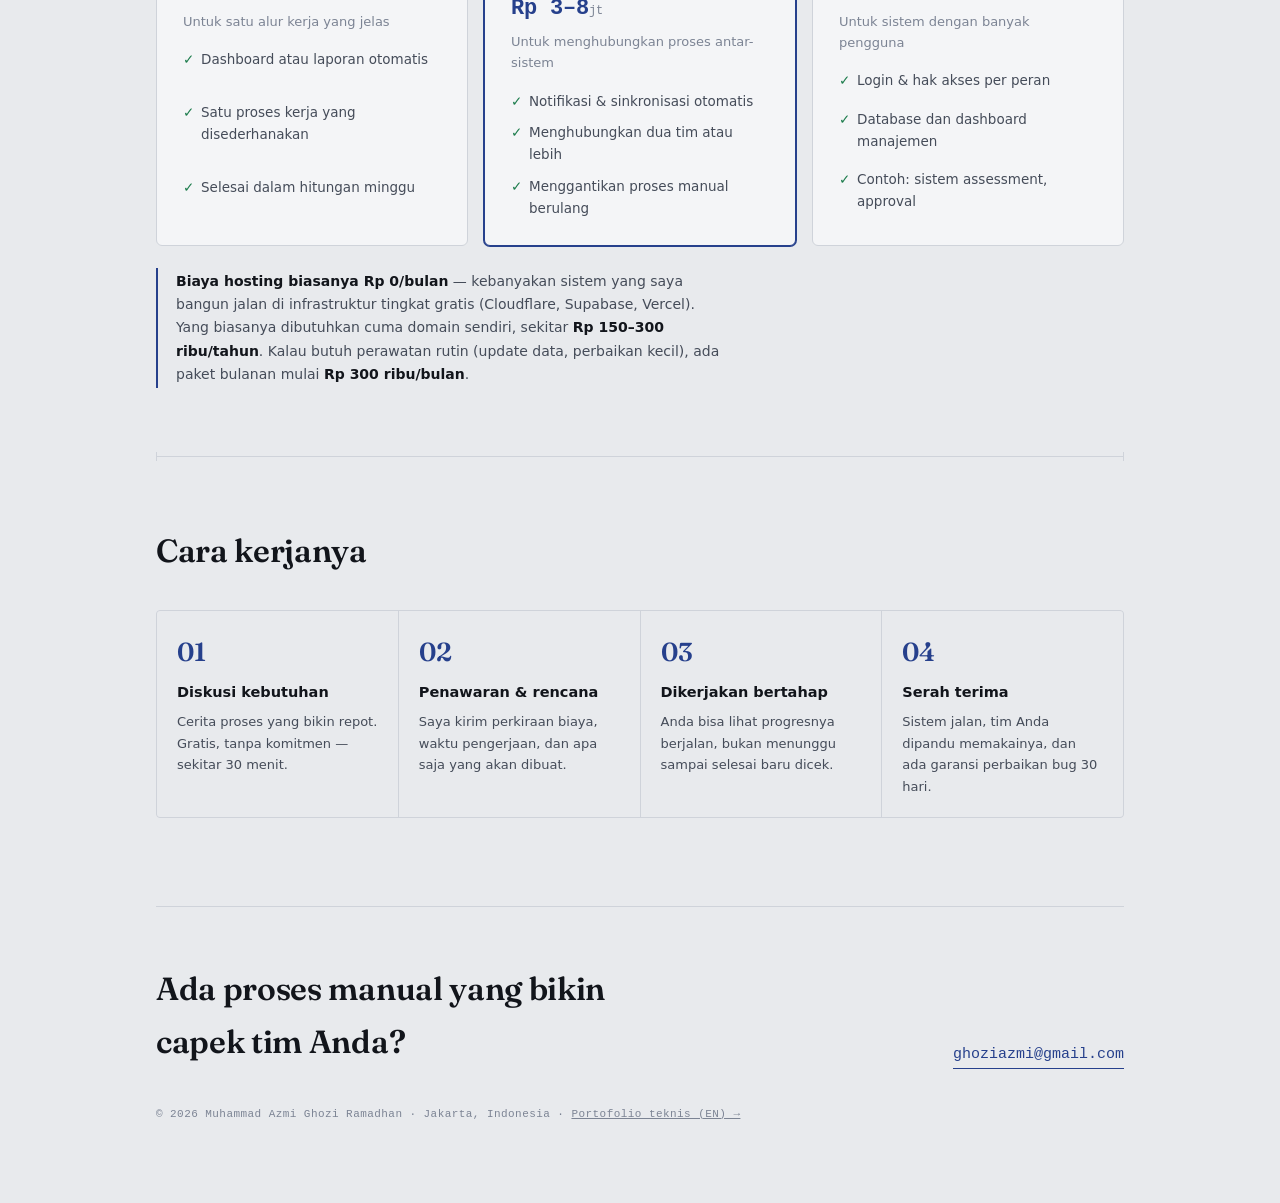
==== commit 77d99e15: "CaseForge: add a real way to reach the recruiter view The recruiter dashboard existed only as a func" ====
--- a/jasa/index.html
+++ b/jasa/index.html
@@ -191,14 +191,14 @@
 
     <div class="impact">
       <div class="icard">
-        <div class="shot"><img src="/assets/caseforge.jpg" alt="Tampilan sistem asesmen rekrutmen CaseForge" loading="lazy"></div>
+        <div class="shot"><img src="/assets/caseforge-recruiter.jpg" alt="Dashboard review kandidat untuk tim HR di sistem CaseForge" loading="lazy"></div>
         <div class="body">
           <h3>Sistem Asesmen Rekrutmen</h3>
           <div class="tag">Studi kasus online untuk seleksi kandidat</div>
           <div class="row"><b>Masalah</b><span>Interview kasus manual satu-satu, capek, dan penilaian antar-interviewer sering beda-beda.</span></div>
-          <div class="row"><b>Solusi</b><span>Kandidat mengerjakan studi kasus online yang otomatis dinilai; tim HR tinggal lihat ringkasan hasilnya.</span></div>
+          <div class="row"><b>Solusi</b><span>Kandidat mengerjakan studi kasus online yang otomatis dinilai; tim HR tinggal lihat ringkasan hasilnya di satu dashboard.</span></div>
           <div class="result"><b>Hasilnya:</b> banyak kandidat bisa diseleksi sekaligus, dengan standar penilaian yang sama untuk semua.</div>
-          <a class="demo" href="https://gzviolet21.github.io/caseforge/" target="_blank" rel="noopener">Coba langsung sistemnya →</a>
+          <a class="demo" href="https://gzviolet21.github.io/caseforge/?view=recruiter" target="_blank" rel="noopener">Coba langsung dashboard-nya →</a>
         </div>
       </div>
 
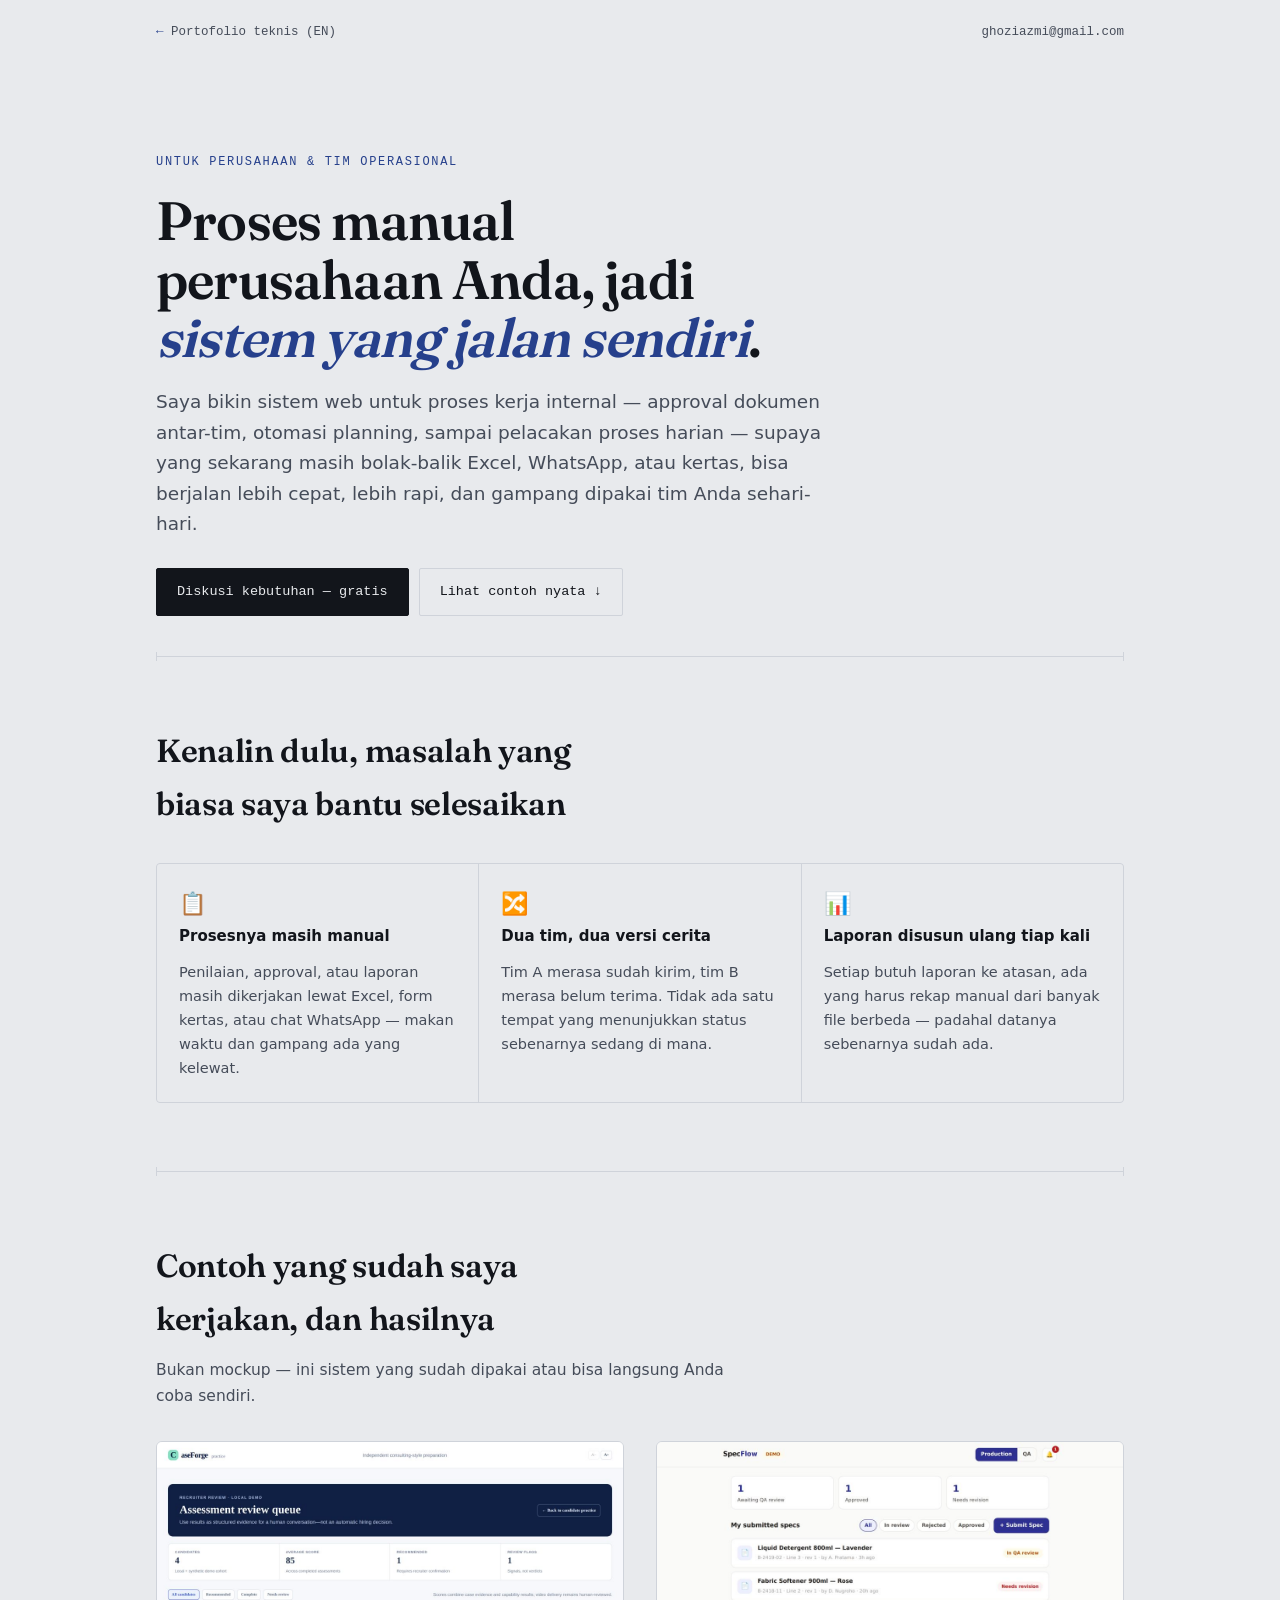
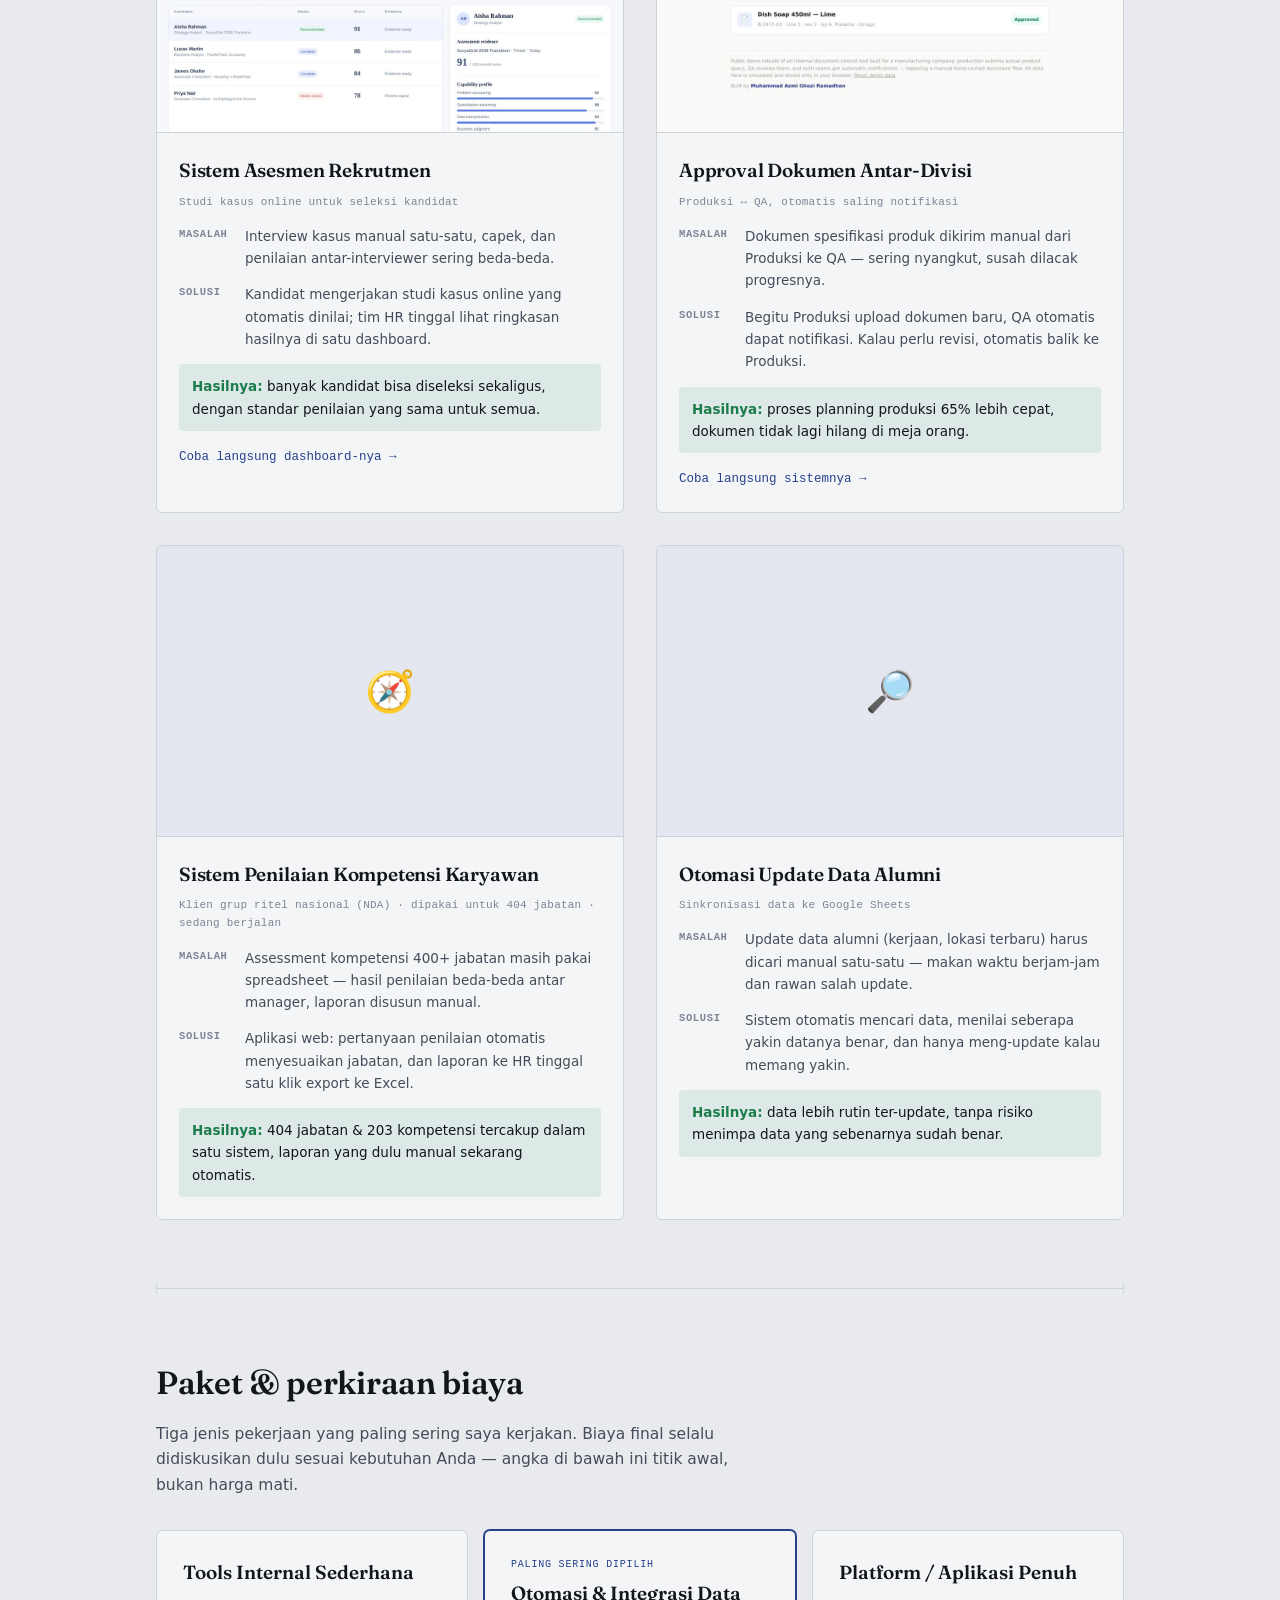
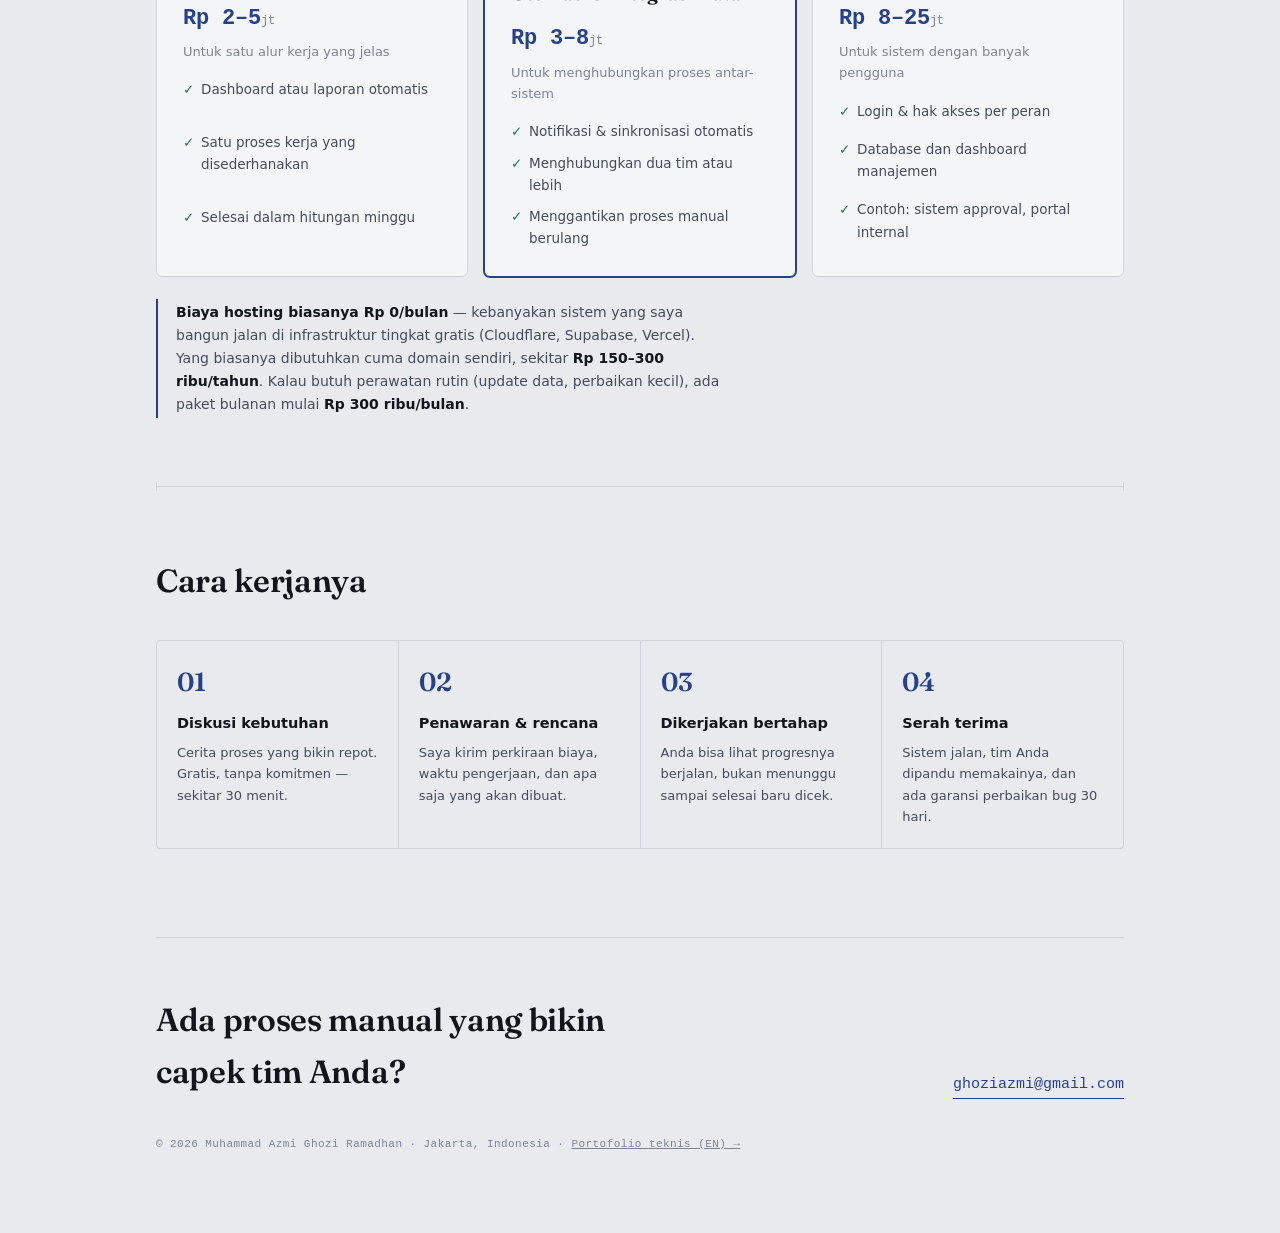
==== commit 2ceea30e: "jasa/: broaden hero copy beyond assessment "Assessment karyawan" in the pitch read too narrow — repl" ====
--- a/jasa/index.html
+++ b/jasa/index.html
@@ -5,7 +5,7 @@
 <meta name="viewport" content="width=device-width, initial-scale=1">
 <link rel="icon" href="/assets/favicon.svg" type="image/svg+xml">
 <title>Jasa Pembuatan Sistem &amp; Otomasi Kerja — Muhammad Azmi Ghozi Ramadhan</title>
-<meta name="description" content="Ubah proses manual perusahaan Anda — assessment, approval dokumen, planning — jadi sistem web yang jalan sendiri. Contoh nyata, perkiraan biaya, dan cara kerjanya.">
+<meta name="description" content="Ubah proses manual perusahaan Anda — approval dokumen, planning, pelacakan kerja — jadi sistem web yang jalan sendiri. Contoh nyata, perkiraan biaya, dan cara kerjanya.">
 <meta name="color-scheme" content="light dark">
 <style>
   @font-face{
@@ -146,9 +146,10 @@
     <p class="kicker">Untuk perusahaan &amp; tim operasional</p>
     <h1>Proses manual perusahaan Anda, jadi <em>sistem yang jalan sendiri</em>.</h1>
     <p class="dek">
-      Saya bikin sistem web untuk assessment karyawan, approval dokumen antar-tim, dan otomasi
-      planning — supaya yang sekarang masih bolak-balik Excel, WhatsApp, atau kertas, bisa
-      berjalan lebih cepat, lebih rapi, dan gampang dipakai tim Anda sehari-hari.
+      Saya bikin sistem web untuk proses kerja internal — approval dokumen antar-tim, otomasi
+      planning, sampai pelacakan proses harian — supaya yang sekarang masih bolak-balik Excel,
+      WhatsApp, atau kertas, bisa berjalan lebih cepat, lebih rapi, dan gampang dipakai tim Anda
+      sehari-hari.
     </p>
     <div class="cta-row">
       <a class="key" href="mailto:ghoziazmi@gmail.com">Diskusi kebutuhan — gratis</a>
@@ -274,7 +275,7 @@
         <ul>
           <li>Login &amp; hak akses per peran</li>
           <li>Database dan dashboard manajemen</li>
-          <li>Contoh: sistem assessment, approval</li>
+          <li>Contoh: sistem approval, portal internal</li>
         </ul>
       </div>
     </div>
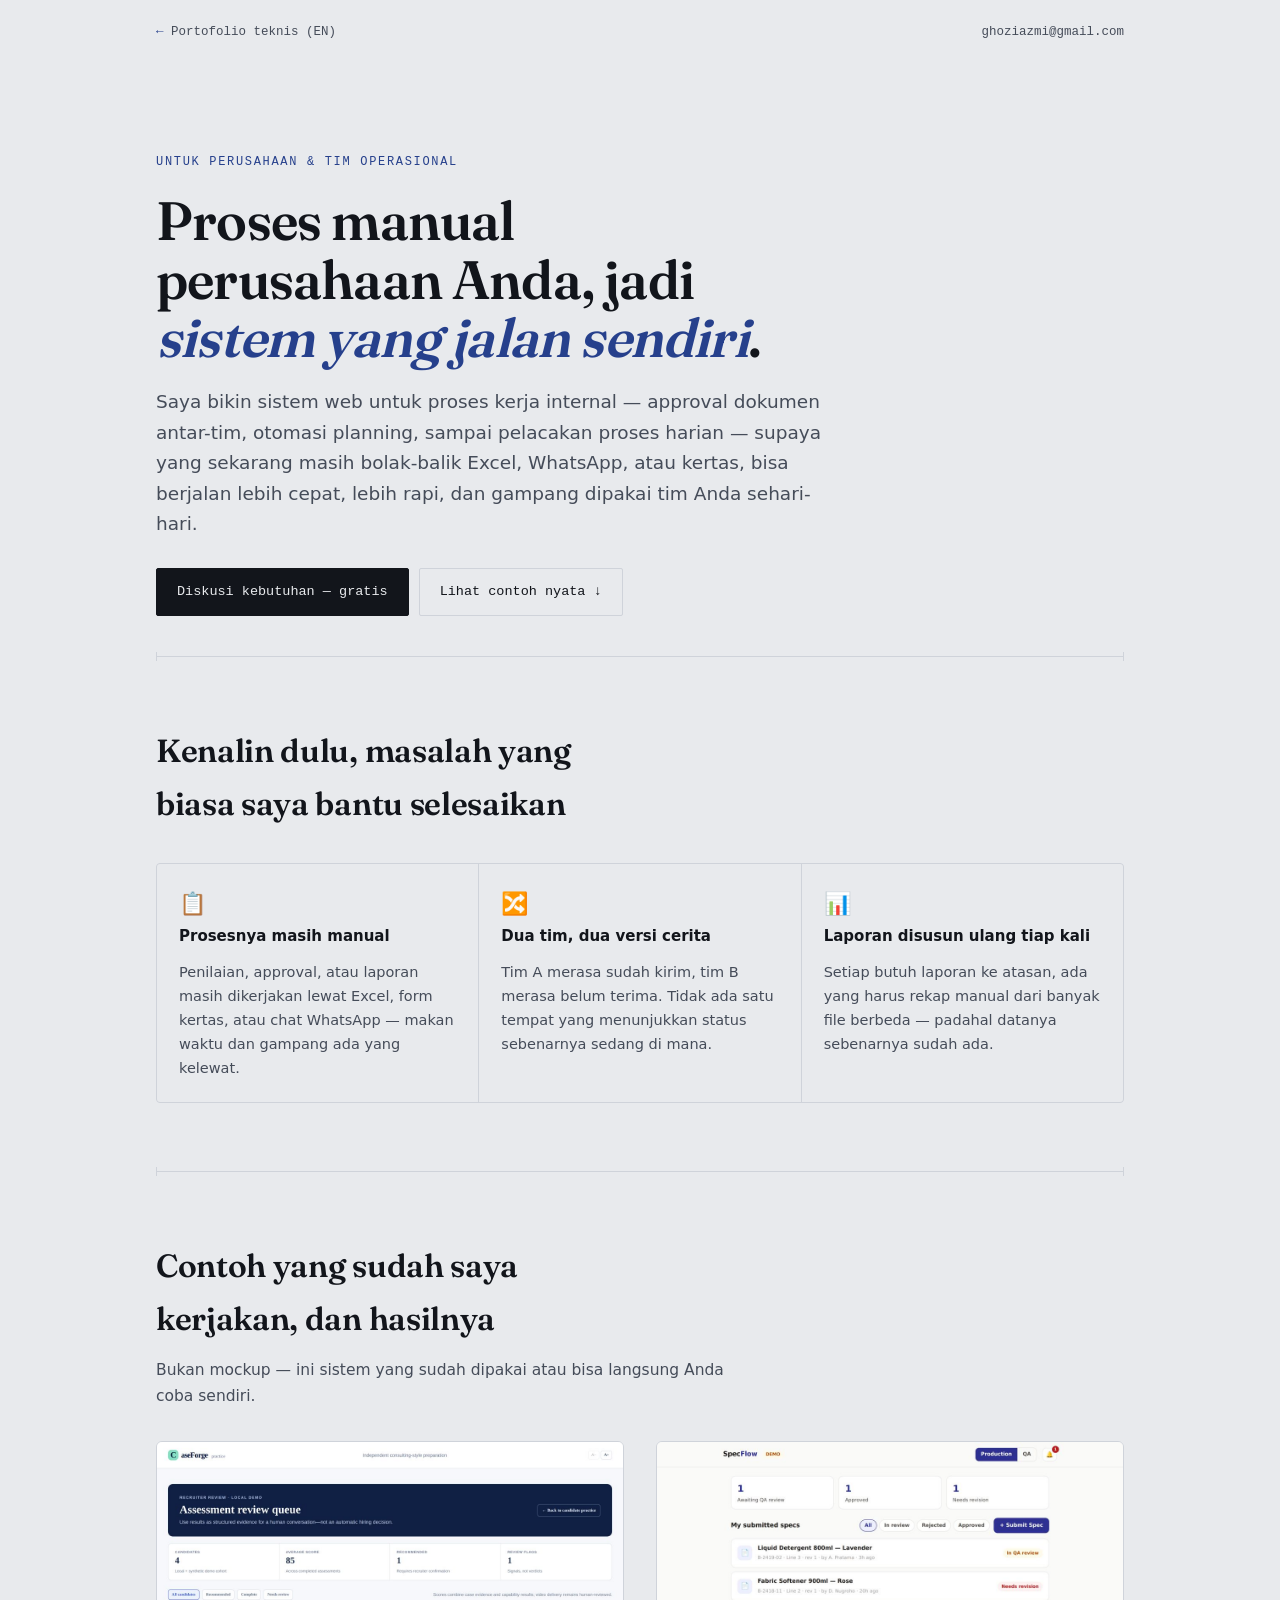
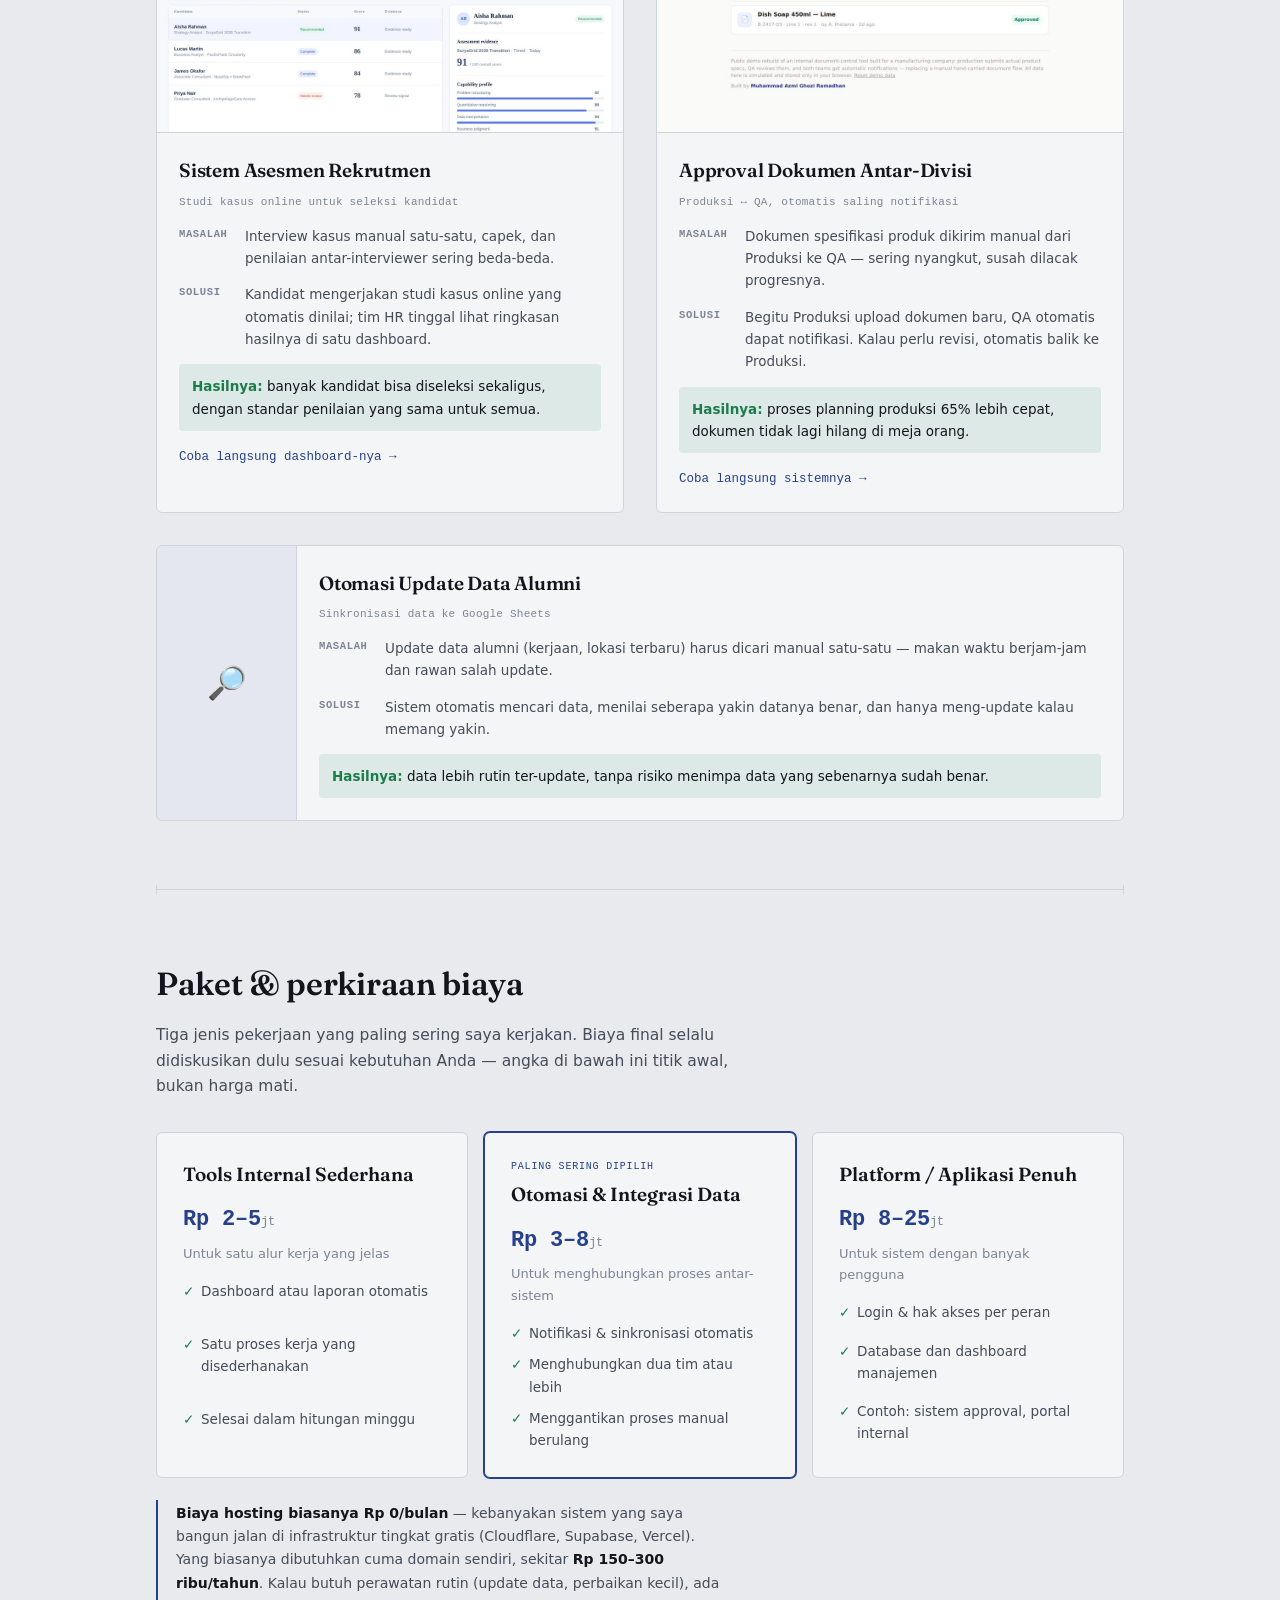
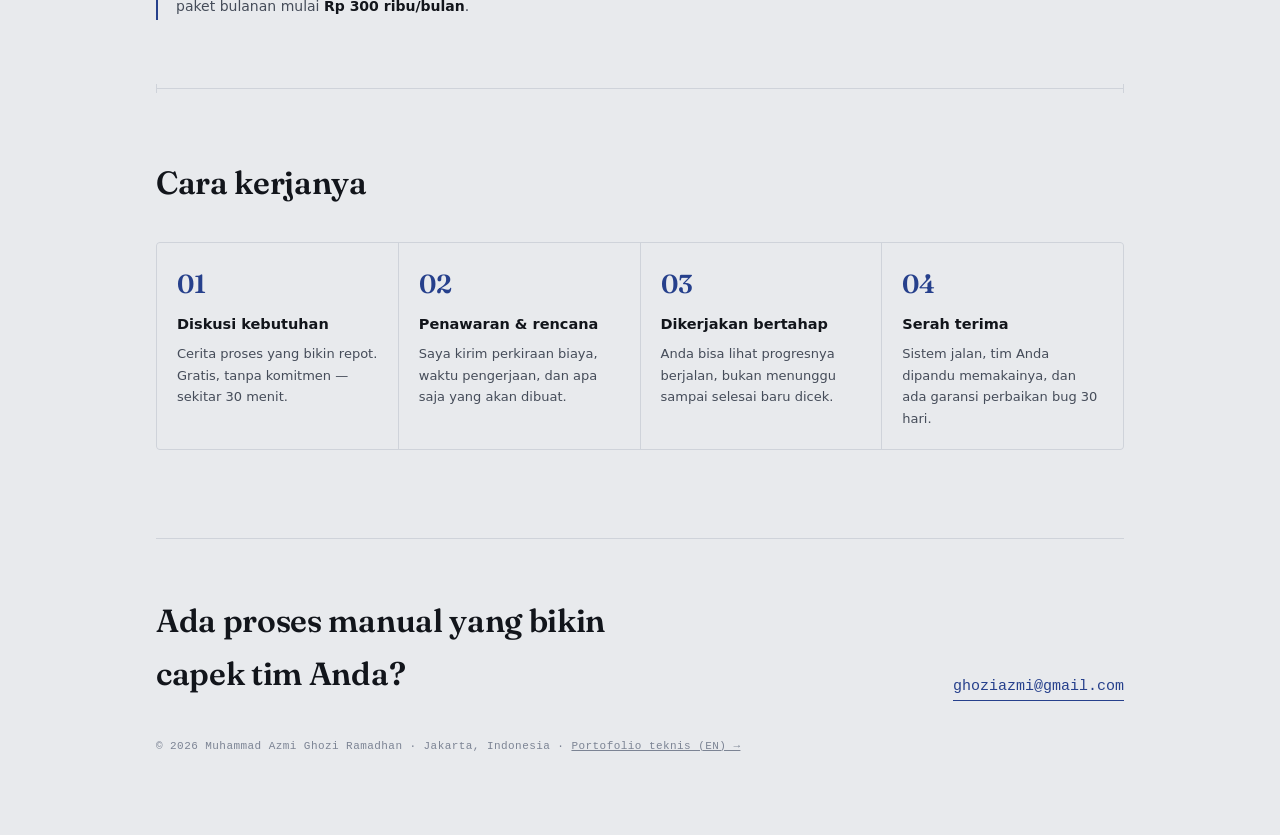
==== commit 6b50aac3: "jasa/: hide the Sistem Penilaian Kompetensi Karyawan card Comment it out (same restore-friendly patt" ====
--- a/jasa/index.html
+++ b/jasa/index.html
@@ -87,6 +87,9 @@
   .icard .shot img{width:100%; height:100%; object-fit:cover; object-position:top; display:block}
   .icard .tile{aspect-ratio:16/10; border-bottom:1px solid var(--line); display:flex; align-items:center; justify-content:center; font-size:40px; background:var(--accent-soft)}
   .icard .body{padding:22px; flex:1; display:flex; flex-direction:column}
+  .icard.wide{flex-direction:row; align-items:stretch}
+  .icard.wide .tile{aspect-ratio:auto; flex:0 0 140px; border-bottom:0; border-right:1px solid var(--line); font-size:32px}
+  @media (max-width:640px){.icard.wide{flex-direction:column}.icard.wide .tile{aspect-ratio:16/10; flex:none; border-right:0; border-bottom:1px solid var(--line)}}
   .icard h3{font-family:var(--serif); font-weight:600; font-size:19px; letter-spacing:-.01em}
   .icard .tag{font-family:var(--mono); font-size:11px; color:var(--ink-3); margin-top:6px; letter-spacing:.02em}
   .icard .row{display:grid; grid-template-columns:56px 1fr; gap:10px; margin-top:14px; font-size:13.5px}
@@ -215,6 +218,7 @@
         </div>
       </div>
 
+      <!-- HIDDEN TEMPORARILY: Sistem Penilaian Kompetensi Karyawan. To restore, delete this comment opener and its matching closer below.
       <div class="icard">
         <div class="tile">🧭</div>
         <div class="body">
@@ -225,8 +229,9 @@
           <div class="result"><b>Hasilnya:</b> 404 jabatan &amp; 203 kompetensi tercakup dalam satu sistem, laporan yang dulu manual sekarang otomatis.</div>
         </div>
       </div>
-
-      <div class="icard">
+      END HIDDEN -->
+
+      <div class="icard wide" style="grid-column:1/-1">
         <div class="tile">🔎</div>
         <div class="body">
           <h3>Otomasi Update Data Alumni</h3>
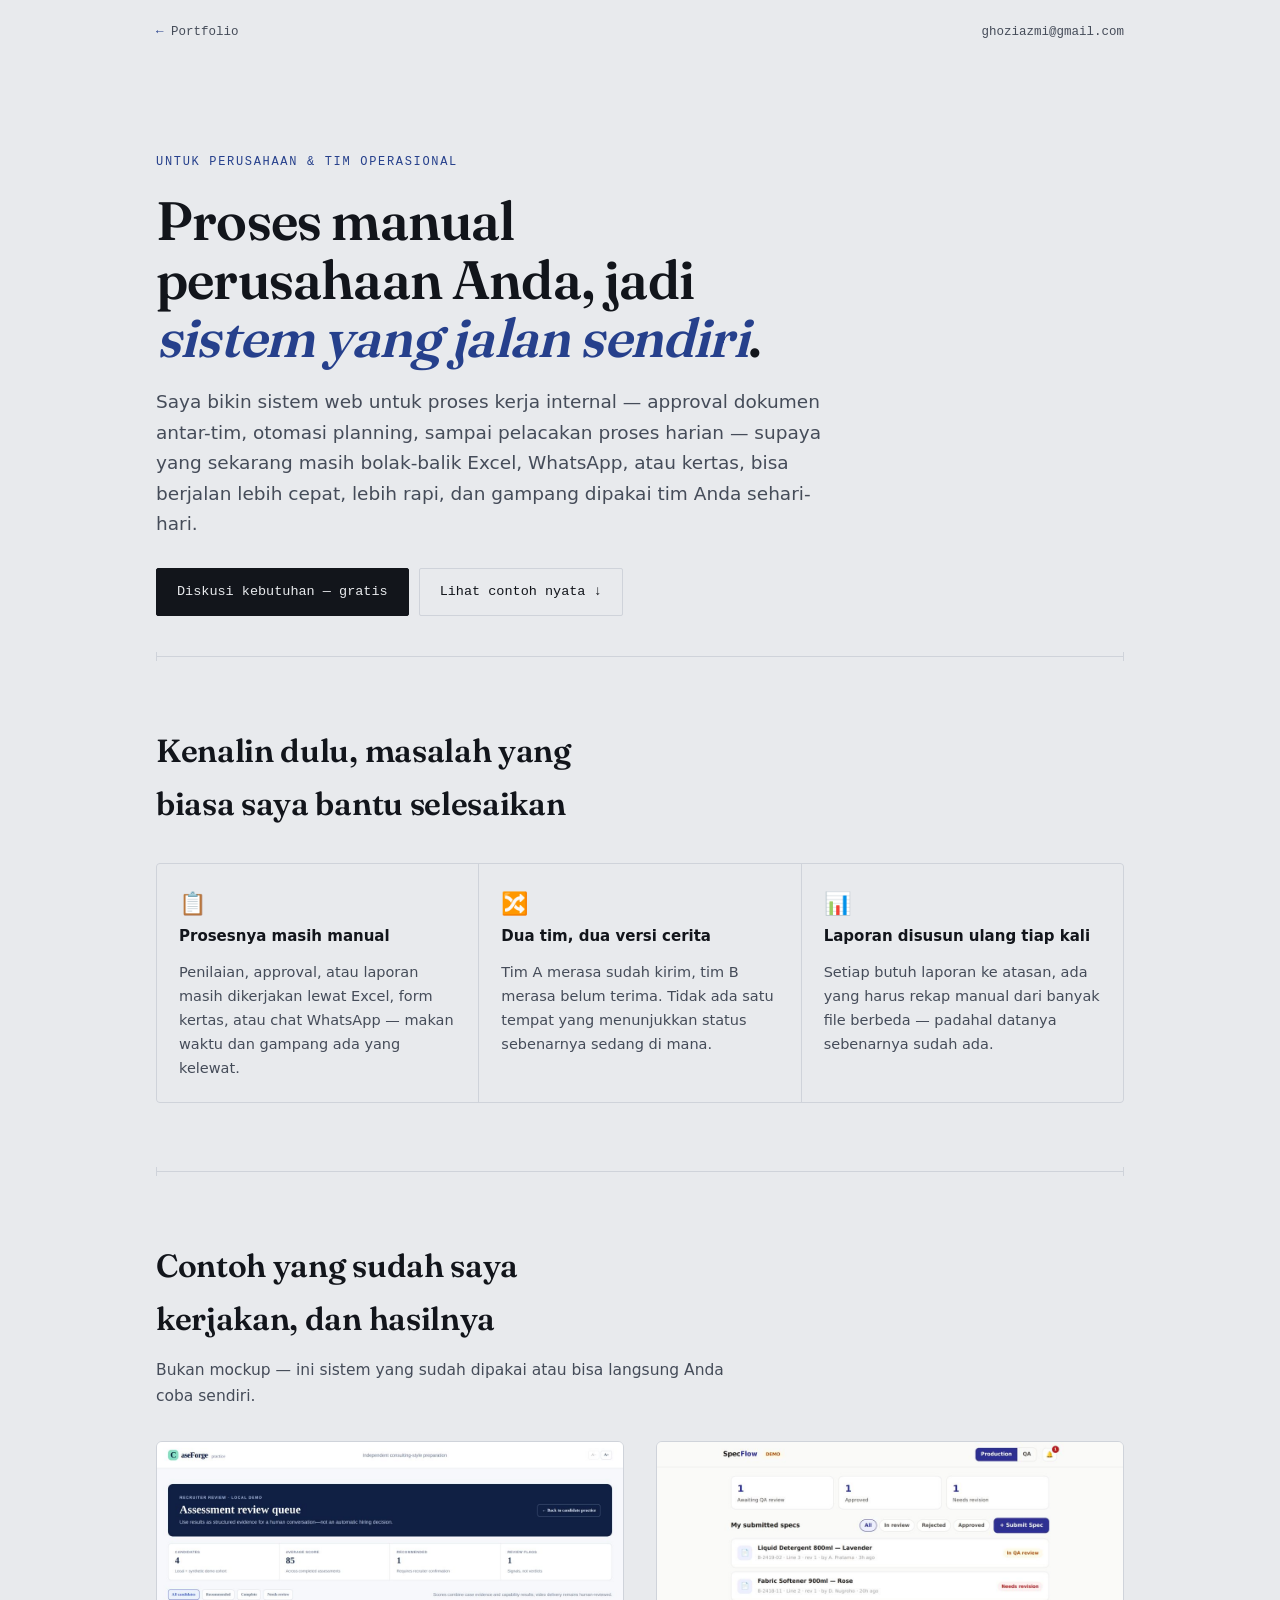
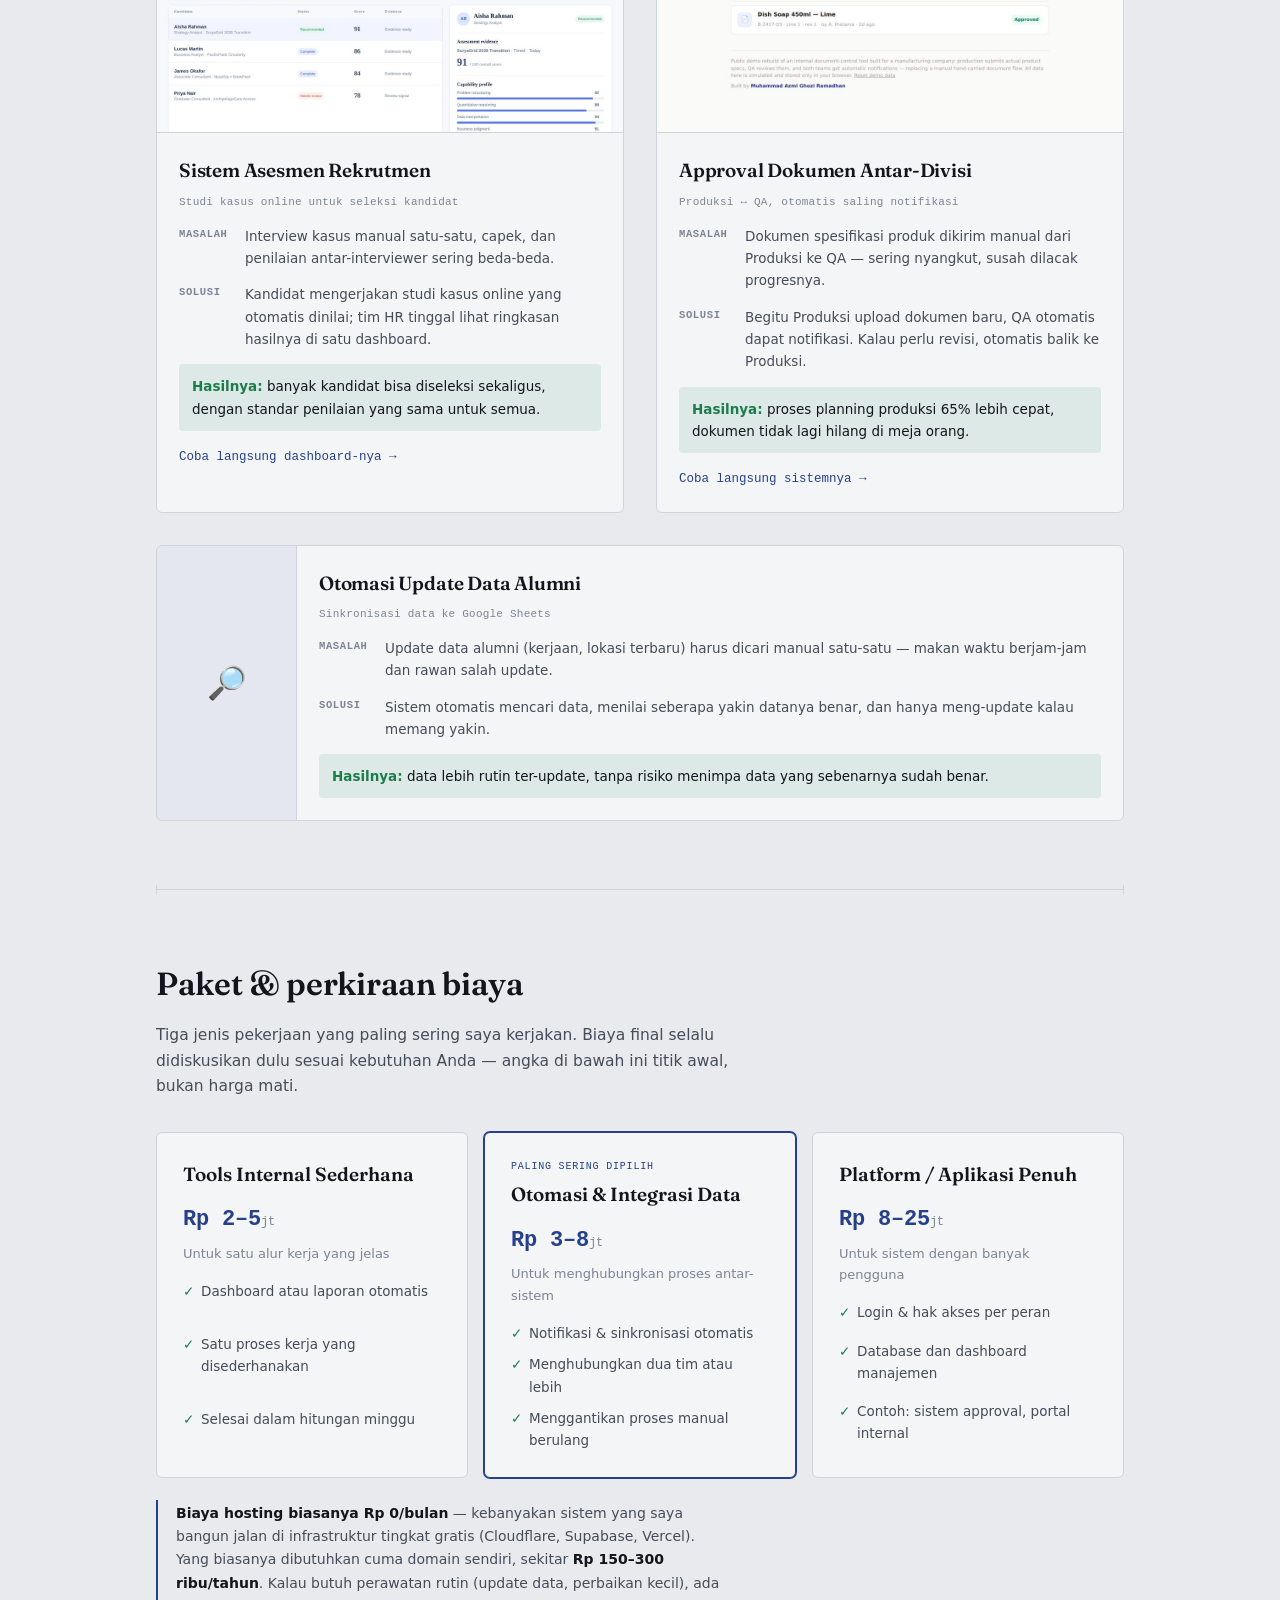
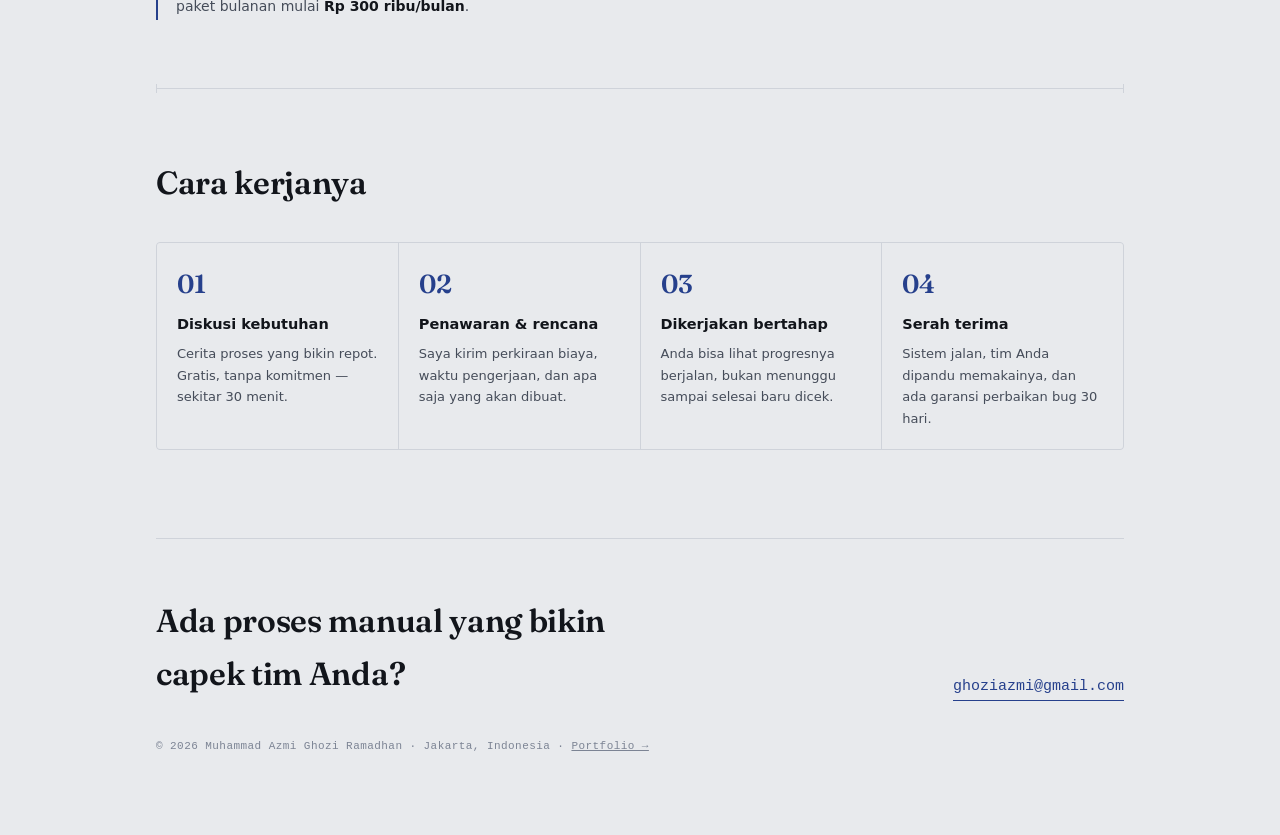
==== commit c4b6781f: "jasa/: simplify back-to-portfolio link text "Portofolio teknis (EN)" was overwrought for a nav link " ====
--- a/jasa/index.html
+++ b/jasa/index.html
@@ -141,7 +141,7 @@
 <div class="wrap">
 
   <nav class="topnav">
-    <a class="back" href="/">Portofolio teknis (EN)</a>
+    <a class="back" href="/">Portfolio</a>
     <a href="mailto:ghoziazmi@gmail.com">ghoziazmi@gmail.com</a>
   </nav>
 
@@ -327,7 +327,7 @@
       <p class="big">Ada proses manual yang bikin capek tim Anda?</p>
       <a class="mail" href="mailto:ghoziazmi@gmail.com">ghoziazmi@gmail.com</a>
     </div>
-    <p class="fine">© 2026 Muhammad Azmi Ghozi Ramadhan · Jakarta, Indonesia · <a href="/" style="color:inherit">Portofolio teknis (EN) →</a></p>
+    <p class="fine">© 2026 Muhammad Azmi Ghozi Ramadhan · Jakarta, Indonesia · <a href="/" style="color:inherit">Portfolio →</a></p>
   </footer>
 
 </div>
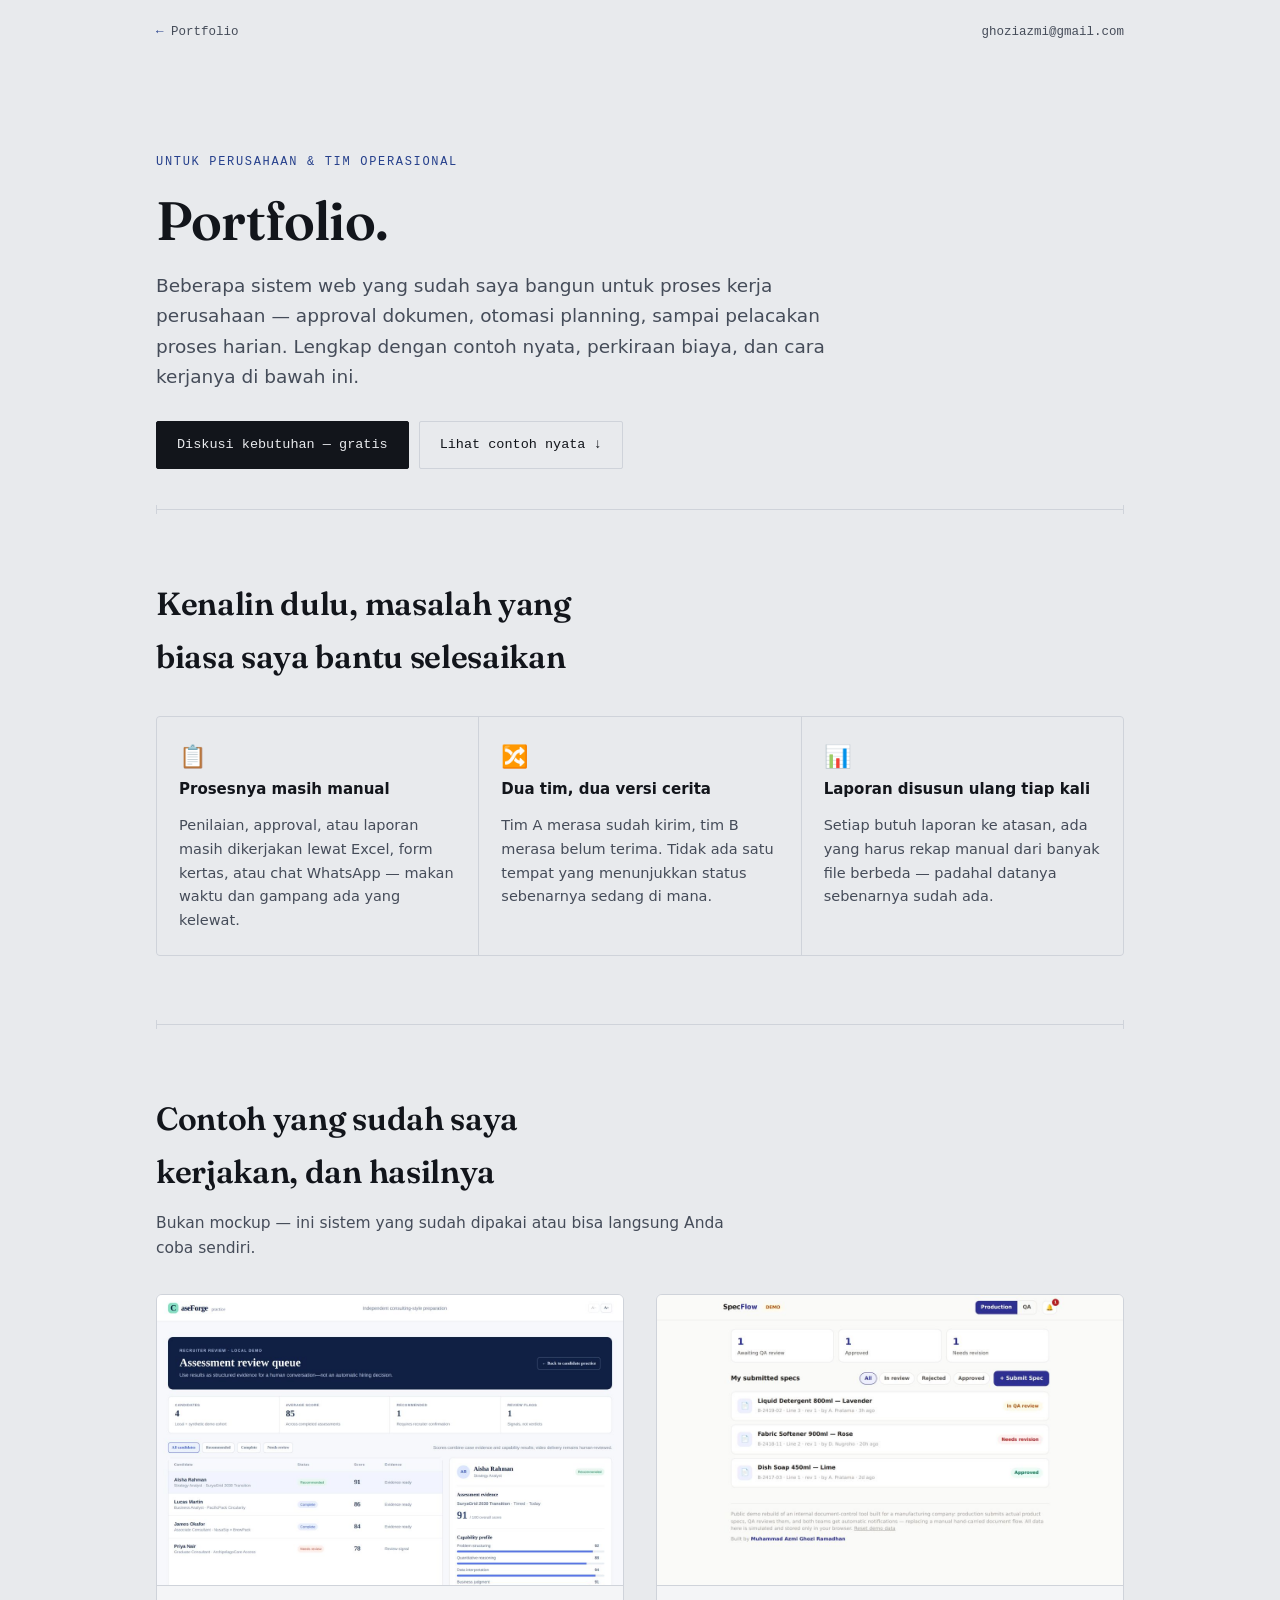
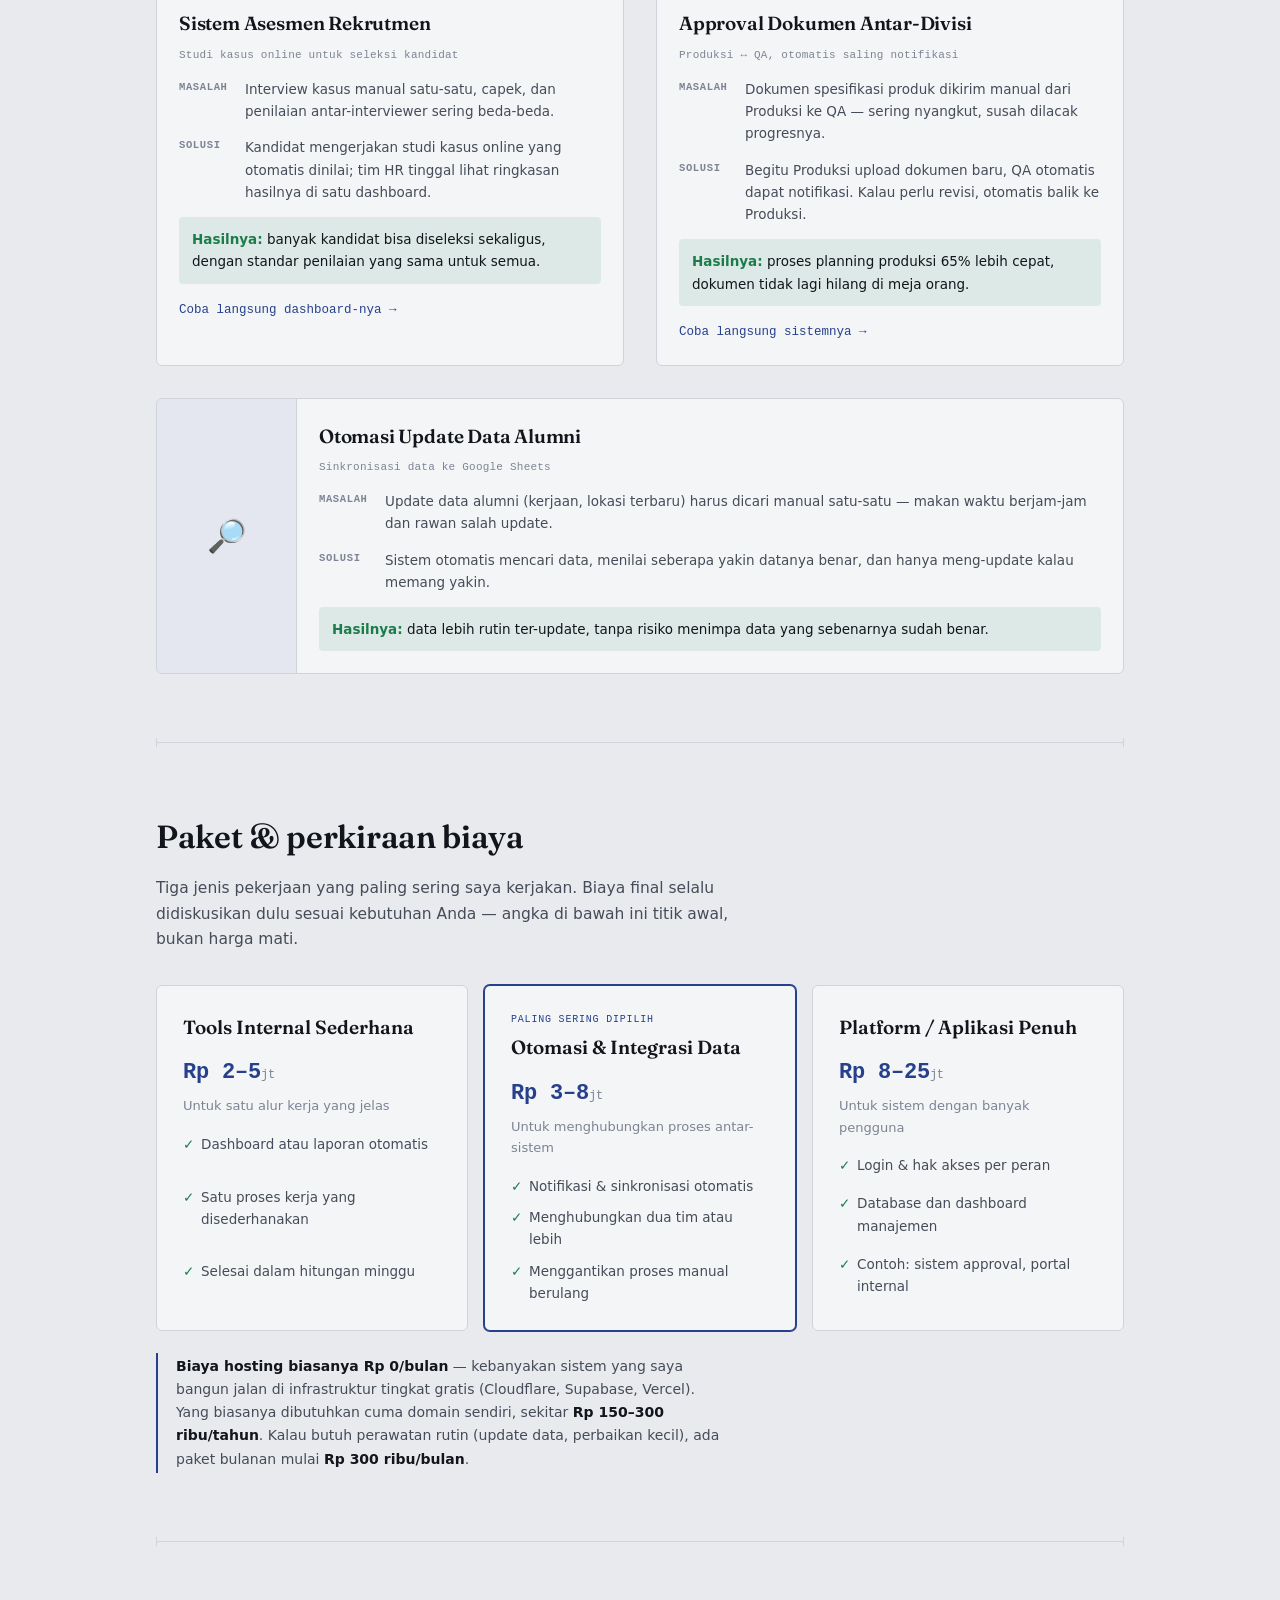
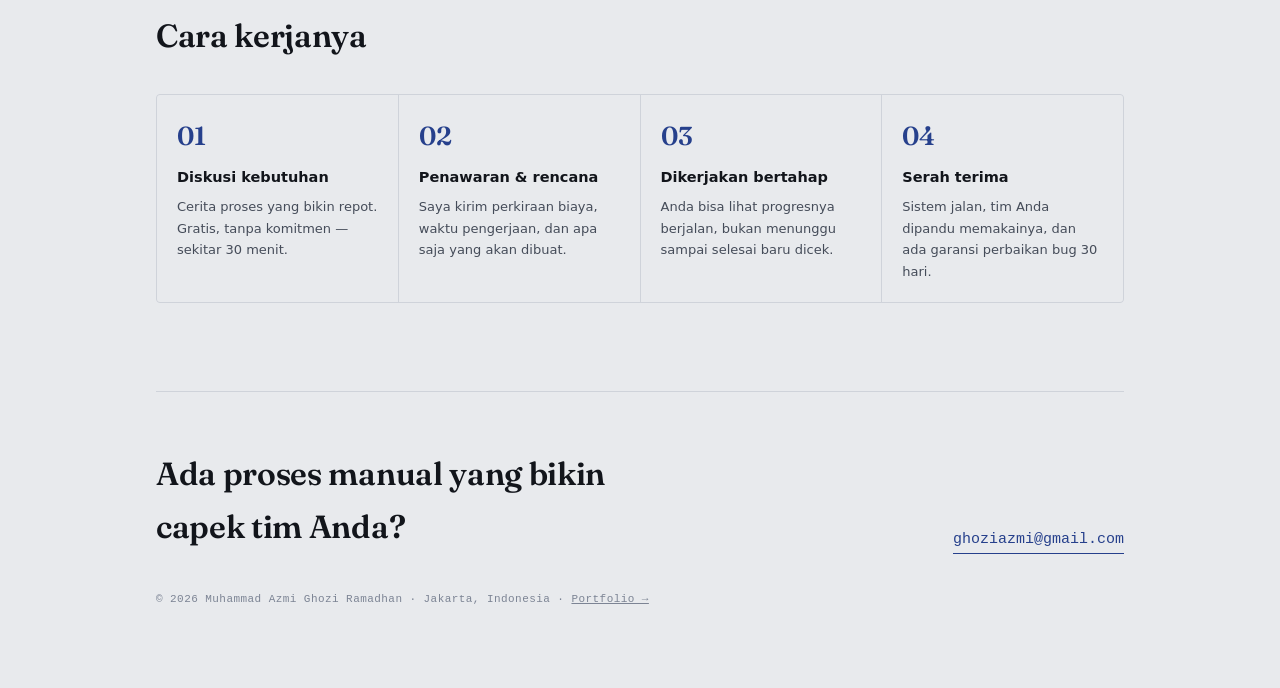
==== commit f0533b4e: "jasa/: simplify hero headline to "Portfolio." Replace the sales-pitch headline with a plain "Portfol" ====
--- a/jasa/index.html
+++ b/jasa/index.html
@@ -147,12 +147,11 @@
 
   <header class="hero reveal">
     <p class="kicker">Untuk perusahaan &amp; tim operasional</p>
-    <h1>Proses manual perusahaan Anda, jadi <em>sistem yang jalan sendiri</em>.</h1>
+    <h1>Portfolio.</h1>
     <p class="dek">
-      Saya bikin sistem web untuk proses kerja internal — approval dokumen antar-tim, otomasi
-      planning, sampai pelacakan proses harian — supaya yang sekarang masih bolak-balik Excel,
-      WhatsApp, atau kertas, bisa berjalan lebih cepat, lebih rapi, dan gampang dipakai tim Anda
-      sehari-hari.
+      Beberapa sistem web yang sudah saya bangun untuk proses kerja perusahaan — approval
+      dokumen, otomasi planning, sampai pelacakan proses harian. Lengkap dengan contoh nyata,
+      perkiraan biaya, dan cara kerjanya di bawah ini.
     </p>
     <div class="cta-row">
       <a class="key" href="mailto:ghoziazmi@gmail.com">Diskusi kebutuhan — gratis</a>
